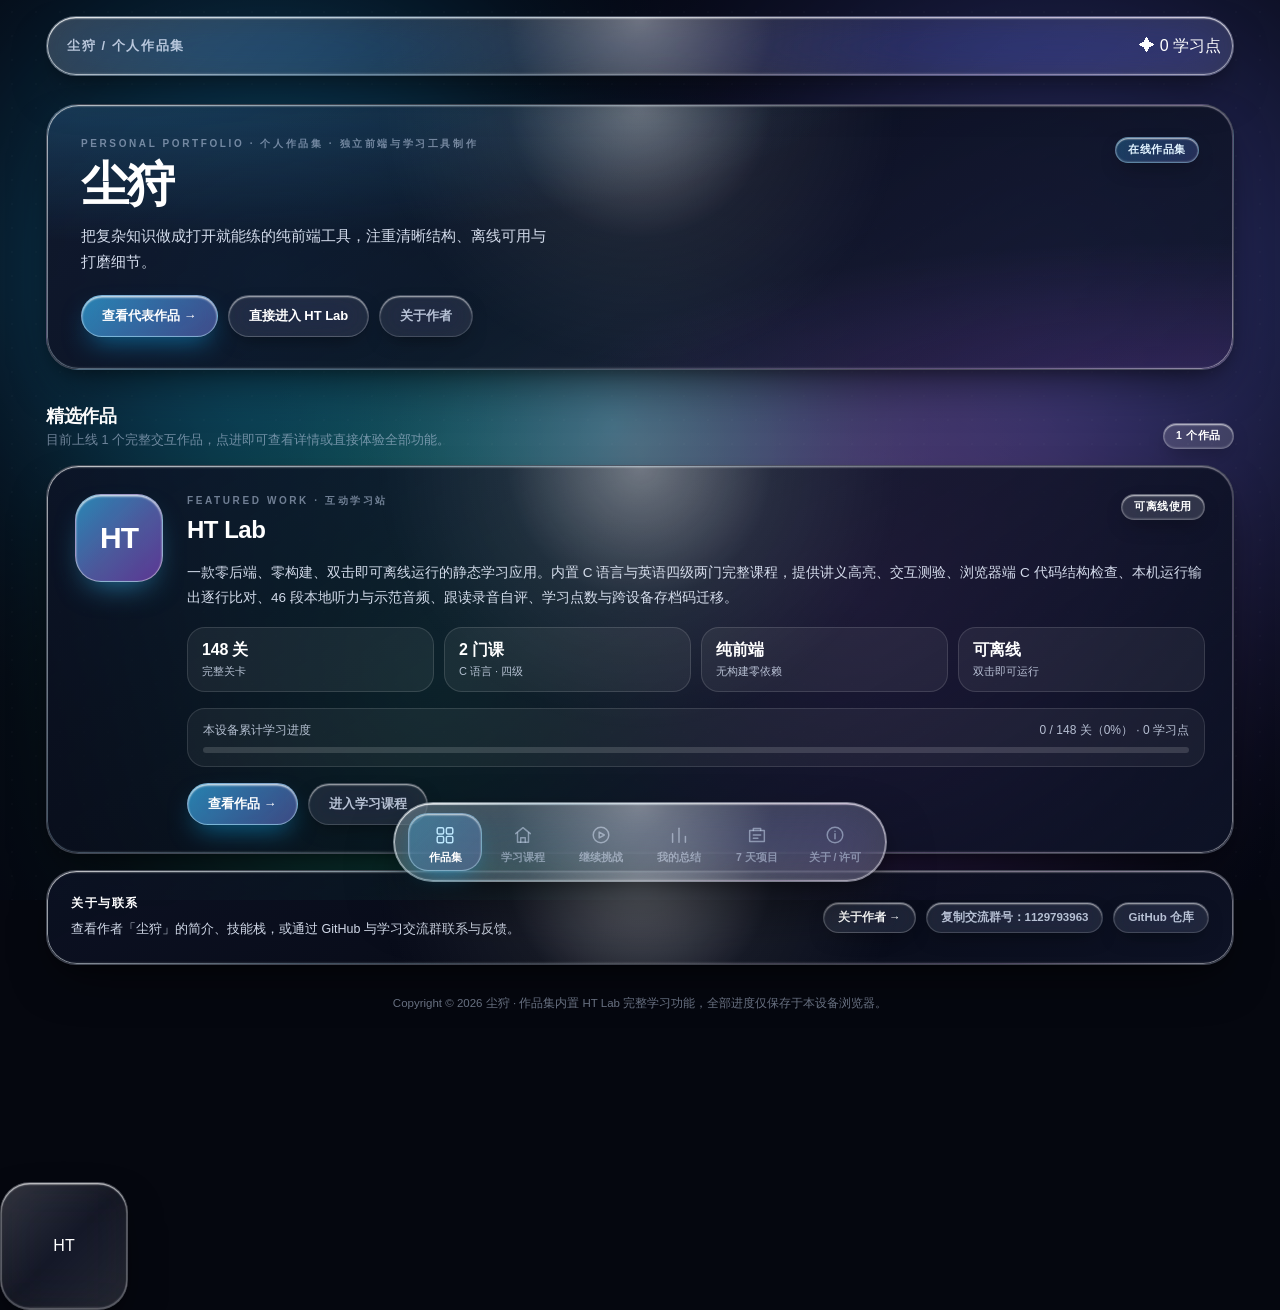
==== index.html @ cb1b7048 "作品集改版：新增个人作品集首页 / 作品详情 / 关于作者（尘狩），HT Lab 作为核心作品并保留完整学习功能；补充作品集样式与文档" ====
<!doctype html>
<html data-sky="noon" lang="zh-CN" data-skin="liquid-glass">
<head>
<meta charset="utf-8">
<meta name="viewport" content="width=device-width, initial-scale=1">
<meta name="theme-color" content="#111a31">
<title>尘狩 · 作品集 / HT Lab</title>
<link rel="icon" type="image/svg+xml" href="./assets/favicon.svg">
<!--
  HT Lab · 静态学习网站入口（纯前端、无构建步骤）
  CSS / JS 已从本文件拆出，目录说明与修改指南见：AGENTS.md、docs/ARCHITECTURE.md
  CSS 与 JS 的加载顺序 = 功能依赖顺序；调整顺序、拆分或合并文件前请先读文档。
-->
<!-- 样式：按编号顺序加载（后面的文件会覆盖前面的规则，顺序有意义） -->
<!-- 全新 UI（唯一界面）：08-liquid-glass.css = 液态玻璃材质；10-ui.css = 界面层（必须最后加载） -->
<link rel="stylesheet" href="./css/08-liquid-glass.css">
<link rel="stylesheet" href="./css/10-ui.css">
</head>
<body class="splash-active">
<div class="splash-screen" id="splash-screen" role="status" aria-label="HT Lab 正在启动">
  <button class="splash-skip" id="splash-skip" type="button">跳过动画 <span aria-hidden="true">↗</span></button>
  <div class="splash-content">
    <div class="splash-logo-stage" aria-hidden="true"><div class="splash-orbit"></div><div class="splash-mark"><span class="splash-code">HT</span></div></div>
  </div>
</div>
<div class="app">
  <aside class="sidebar">
    <div class="brand"><div class="brand-mark"><svg viewBox="0 0 64 64" aria-hidden="true"><defs><linearGradient id="ht-ink" gradientUnits="userSpaceOnUse" x1="30.3129" y1="21.5" x2="30.3129" y2="42.5"><stop offset="0" stop-color="#111a31"/><stop offset="1" stop-color="#2f4bd8"/></linearGradient><filter id="ht-shadow" x="-20%" y="-30%" width="140%" height="170%"><feDropShadow dx="0" dy="2" stdDeviation="1.2" flood-color="#4169a7" flood-opacity=".35"/></filter></defs><text x="30.3129" y="42.5" text-anchor="middle" textLength="42" lengthAdjust="spacingAndGlyphs" font-family="Inter,Segoe UI,Arial,sans-serif" font-size="30" font-weight="800" letter-spacing="-1.6" fill="url(#ht-ink)" stroke="#fff" stroke-width="1.2" stroke-opacity=".85" paint-order="stroke" filter="url(#ht-shadow)">HT</text><path d="M7 17c8-6 15-8 24-8" fill="none" stroke="#fff" stroke-width="2" stroke-linecap="round" opacity=".65"/></svg></div><div><div class="brand-name">HT Lab</div></div></div>
    <div class="nav-label">学习空间</div>
    <nav class="nav">
      <button class="nav-btn active" data-page="home"><span class="nav-icon"><svg viewBox="0 0 24 24" fill="none" stroke="currentColor" stroke-width="1.6" stroke-linecap="round" stroke-linejoin="round"><rect x="3.5" y="4" width="7" height="7" rx="1.6"/><rect x="13.5" y="4" width="7" height="7" rx="1.6"/><rect x="3.5" y="13.5" width="7" height="7" rx="1.6"/><rect x="13.5" y="13.5" width="7" height="7" rx="1.6"/></svg></span><span>作品集</span></button>
      <button class="nav-btn" data-page="courses"><span class="nav-icon"><svg viewBox="0 0 24 24" fill="none" stroke="currentColor" stroke-width="1.6" stroke-linecap="round" stroke-linejoin="round"><path d="M4 10.5 12 4l8 6.5"/><path d="M6 9.5V20h12V9.5"/><path d="M9.5 20v-5h5v5"/></svg></span><span>学习课程</span></button>
      <button class="nav-btn" data-page="practice"><span class="nav-icon"><svg viewBox="0 0 24 24" fill="none" stroke="currentColor" stroke-width="1.6" stroke-linecap="round" stroke-linejoin="round"><circle cx="12" cy="12" r="8.5"/><path d="M10 8.8 15.6 12 10 15.2Z"/></svg></span><span>继续挑战</span></button>
      <button class="nav-btn" data-page="summary"><span class="nav-icon"><svg viewBox="0 0 24 24" fill="none" stroke="currentColor" stroke-width="1.6" stroke-linecap="round" stroke-linejoin="round"><path d="M5 20V10.5"/><path d="M12 20V4.5"/><path d="M19 20v-6.5"/></svg></span><span>我的总结</span></button>
      <button class="nav-btn" data-page="project"><span class="nav-icon"><svg viewBox="0 0 24 24" fill="none" stroke="currentColor" stroke-width="1.6" stroke-linecap="round" stroke-linejoin="round"><path d="M4 7h16v12H4z"/><path d="M8 7V5h8v2"/><path d="M8 12h8"/><path d="M8 15.5h5"/></svg></span><span>7 天项目</span></button>
      <button class="nav-btn" data-page="about"><span class="nav-icon"><svg viewBox="0 0 24 24" fill="none" stroke="currentColor" stroke-width="1.6" stroke-linecap="round" stroke-linejoin="round"><circle cx="12" cy="12" r="8.5"/><path d="M12 10.5v5.5"/><path d="M12 7.8h.01"/></svg></span><span>关于 / 许可</span></button>
    </nav>
    <div class="side-bottom">
      <div class="side-card"><strong>每天前进一步</strong><p>稳稳通关，比一次学很多更重要。</p><button class="btn btn-soft btn-small" data-action="continue">继续学习&nbsp; →</button></div>
      <div class="side-mini">学习进度只保存在此设备<br><button type="button" data-page="about" style="border:0;background:none;color:#8fa0c4;font-size:11px;text-decoration:underline;padding:0;margin-top:4px;cursor:pointer;font-family:inherit">免责声明 · 版权与许可</button></div>
    </div>
  </aside>
  <section class="main">
    <header class="topbar"><div class="top-left"><button class="btn btn-ghost btn-small top-back-btn" id="backPortfolioBtn" type="button" data-page="home" hidden>← 作品集</button><div class="top-title" id="topTitle">尘狩&nbsp; / &nbsp;个人作品集</div></div><div class="top-right"><button class="btn btn-ghost btn-small reset-button" data-action="reset-progress" title="输入密码后清除本设备学习进度">重头开始</button><div class="streak">✦ <span id="xpTop">0</span> 学习点</div></div></header>
    <main class="content" id="view"></main>
  </section>
</div>
<div class="toast" id="toast"></div>
<div class="modal-backdrop" id="resetModal" hidden><section class="reset-dialog" role="dialog" aria-modal="true" aria-labelledby="resetTitle"><div id="resetModalContent"></div></section></div>

<!-- 课程内容数据（content/ 下每个模块一个 JS 文件，先加载数据，再加载应用逻辑） -->
<script src="./content/c/c0-getting-started.js"></script>
<script src="./content/c/c1-control-flow.js"></script>
<script src="./content/c/c2-functions.js"></script>
<script src="./content/c/c3-arrays-strings.js"></script>
<script src="./content/c/c4-pointers-memory.js"></script>
<script src="./content/c/c5-types-ds.js"></script>
<script src="./content/c/c6-file-io.js"></script>
<script src="./content/c/c7-engineering.js"></script>
<script src="./content/c/c8-algorithms.js"></script>
<script src="./content/c/c9-systems.js"></script>
<script src="./content/c/c10-projects.js"></script>
<script src="./content/cet4/m0-foundation.js"></script>
<script src="./content/cet4/m1-listening.js"></script>
<script src="./content/cet4/m3-reading.js"></script>
<script src="./content/cet4/m4-writing.js"></script>
<script src="./content/cet4/m5-translation.js"></script>
<script src="./content/cet4/m2-speaking.js"></script>
<script src="./content/cet4/m6-mock.js"></script>

<!-- 应用逻辑：按编号顺序加载；这些文件共享同一个全局作用域（经典 script，非 ES Module） -->
<script src="./js/01-course-registry.js"></script>
<script src="./js/02-app-core.js"></script>
<script src="./js/03-lesson-format.js"></script>
<script src="./js/04-progress-backup.js"></script>
<script src="./js/05-views.js"></script>
<script src="./js/06-cet4-engine.js"></script>
<script src="./js/07-project-and-summary.js"></script>
<script src="./js/08-c-checker.js"></script>
<script src="./js/09-events.js"></script>
<script src="./js/10-splash.js"></script>

<!-- 液态玻璃引擎：极光画布 + 光标高光 + 点击涟漪（纯视觉，不改业务） -->
<script src="./js/14-liquid-glass.js"></script>
<!-- 高级页面切换动画（View Transitions + 降级动画，纯视觉） -->
<script src="./js/15-ui-motion.js"></script>
</body>
</html>
---- css/08-liquid-glass.css ----
/*!
 * 08-liquid-glass.css — iOS 液态玻璃材质（精简自 ios_liquid_glass_ui_showcase.html）
 * ---------------------------------------------------------------------------
 * 只保留站点实际使用的部分：
 *   · :root 材质参数（模糊 / 饱和 / 玻璃透明度 / 边缘高光 / 光标高光强度）
 *   · #fluid-bg-canvas   深空极光画布（js/14-liquid-glass.js 注入并驱动）
 *   · .optical-grain     光学颗粒
 *   · .liquid-glass      玻璃材质：渐变白底 + 模糊/饱和 + 多层镜面高光
 *                        + 色散描边(::before) + 光标高光(::after)
 *   · .glass-ripple      点击涟漪（js/14-liquid-glass.js 注入）
 * 站点组件映射、文字可读性、Dock/顶栏/弹窗等界面全部在 css/10-ui.css。
 * ---------------------------------------------------------------------------
 */

:root {
  --glass-blur: 28px;
  --glass-saturate: 210%;
  --glass-opacity: 0.11;
  --rim-intensity: 0.65;
  --glare-opacity: 0.38;
  --smooth-easing: cubic-bezier(0.16, 1, 0.3, 1);
}

#fluid-bg-canvas {
  position: fixed;
  inset: 0;
  width: 100vw;
  height: 100vh;
  z-index: 0;
  pointer-events: none;
}

.optical-grain {
  position: fixed;
  inset: 0;
  z-index: 1;
  pointer-events: none;
  opacity: 0.035;
  background-image: radial-gradient(rgba(255,255,255,0.6) 1px, transparent 0);
  background-size: 24px 24px;
}

.liquid-glass {
  position: relative;
  background: linear-gradient(
  135deg,
  rgba(255, 255, 255, calc(var(--glass-opacity) * 1.65)) 0%,
  rgba(255, 255, 255, calc(var(--glass-opacity) * 0.65)) 50%,
  rgba(255, 255, 255, calc(var(--glass-opacity) * 1.1)) 100%
  );
  backdrop-filter: blur(var(--glass-blur)) saturate(var(--glass-saturate)) brightness(1.06);
  -webkit-backdrop-filter: blur(var(--glass-blur)) saturate(var(--glass-saturate)) brightness(1.06);
  border-radius: 30px;
  /* Multi-layered optical specular rim lighting + depth shadow */
  box-shadow:
  /* Deep ambient drop shadow */
  0 24px 54px -12px rgba(0, 0, 0, 0.45),
  0 6px 18px -4px rgba(0, 0, 0, 0.28),
  /* Crisp top-left specular liquid highlight */
  inset 0 1.5px 1.5px 0 rgba(255, 255, 255, var(--rim-intensity)),
  inset 1.5px 0 1.5px 0 rgba(255, 255, 255, calc(var(--rim-intensity) * 0.7)),
  /* Bottom-right internal reflection */
  inset 0 -1.5px 2px 0 rgba(255, 255, 255, calc(var(--rim-intensity) * 0.28)),
  inset -1px 0 2px 0 rgba(255, 255, 255, calc(var(--rim-intensity) * 0.2)),
  /* Inner soft liquid volume glow */
  inset 0 12px 28px -8px rgba(255, 255, 255, calc(var(--rim-intensity) * 0.18));
  border: 1px solid rgba(255, 255, 255, calc(var(--rim-intensity) * 0.32));
  transition:
  transform 0.45s var(--smooth-easing),
  box-shadow 0.45s var(--smooth-easing),
  background 0.35s ease;
  transform-style: preserve-3d;
  overflow: hidden;
}

.liquid-glass::before {
  content: "";
  position: absolute;
  inset: 0;
  border-radius: inherit;
  padding: 1.25px;
  background: linear-gradient(
  140deg,
  rgba(255, 255, 255, calc(var(--rim-intensity) * 0.95)) 0%,
  rgba(170, 225, 255, calc(var(--rim-intensity) * 0.35)) 28%,
  rgba(255, 255, 255, 0.04) 55%,
  rgba(235, 180, 255, calc(var(--rim-intensity) * 0.3)) 82%,
  rgba(255, 255, 255, calc(var(--rim-intensity) * 0.65)) 100%
  );
  -webkit-mask: linear-gradient(#fff 0 0) content-box, linear-gradient(#fff 0 0);
  -webkit-mask-composite: xor;
  mask-composite: exclude;
  pointer-events: none;
  z-index: 3;
}

.liquid-glass::after {
  content: "";
  position: absolute;
  inset: 0;
  border-radius: inherit;
  background: radial-gradient(
  380px circle at var(--mouse-x, 50%) var(--mouse-y, 0%),
  rgba(255, 255, 255, var(--glare-opacity)),
  rgba(255, 255, 255, 0.06) 35%,
  transparent 70%
  );
  pointer-events: none;
  z-index: 2;
  transition: opacity 0.3s ease;
}

.glass-ripple {
  position: absolute;
  border-radius: 50%;
  transform: scale(0);
  background: radial-gradient(circle, rgba(255,255,255,0.65) 0%, rgba(255,255,255,0) 70%);
  pointer-events: none;
  animation: rippleSpread 0.75s cubic-bezier(0.16, 1, 0.3, 1) forwards;
  z-index: 10;
}

@keyframes rippleSpread {
  to {
  transform: scale(3.2);
  opacity: 0;
  }
}

::-webkit-scrollbar {
  width: 0;
  height: 0;
  background: transparent;
}
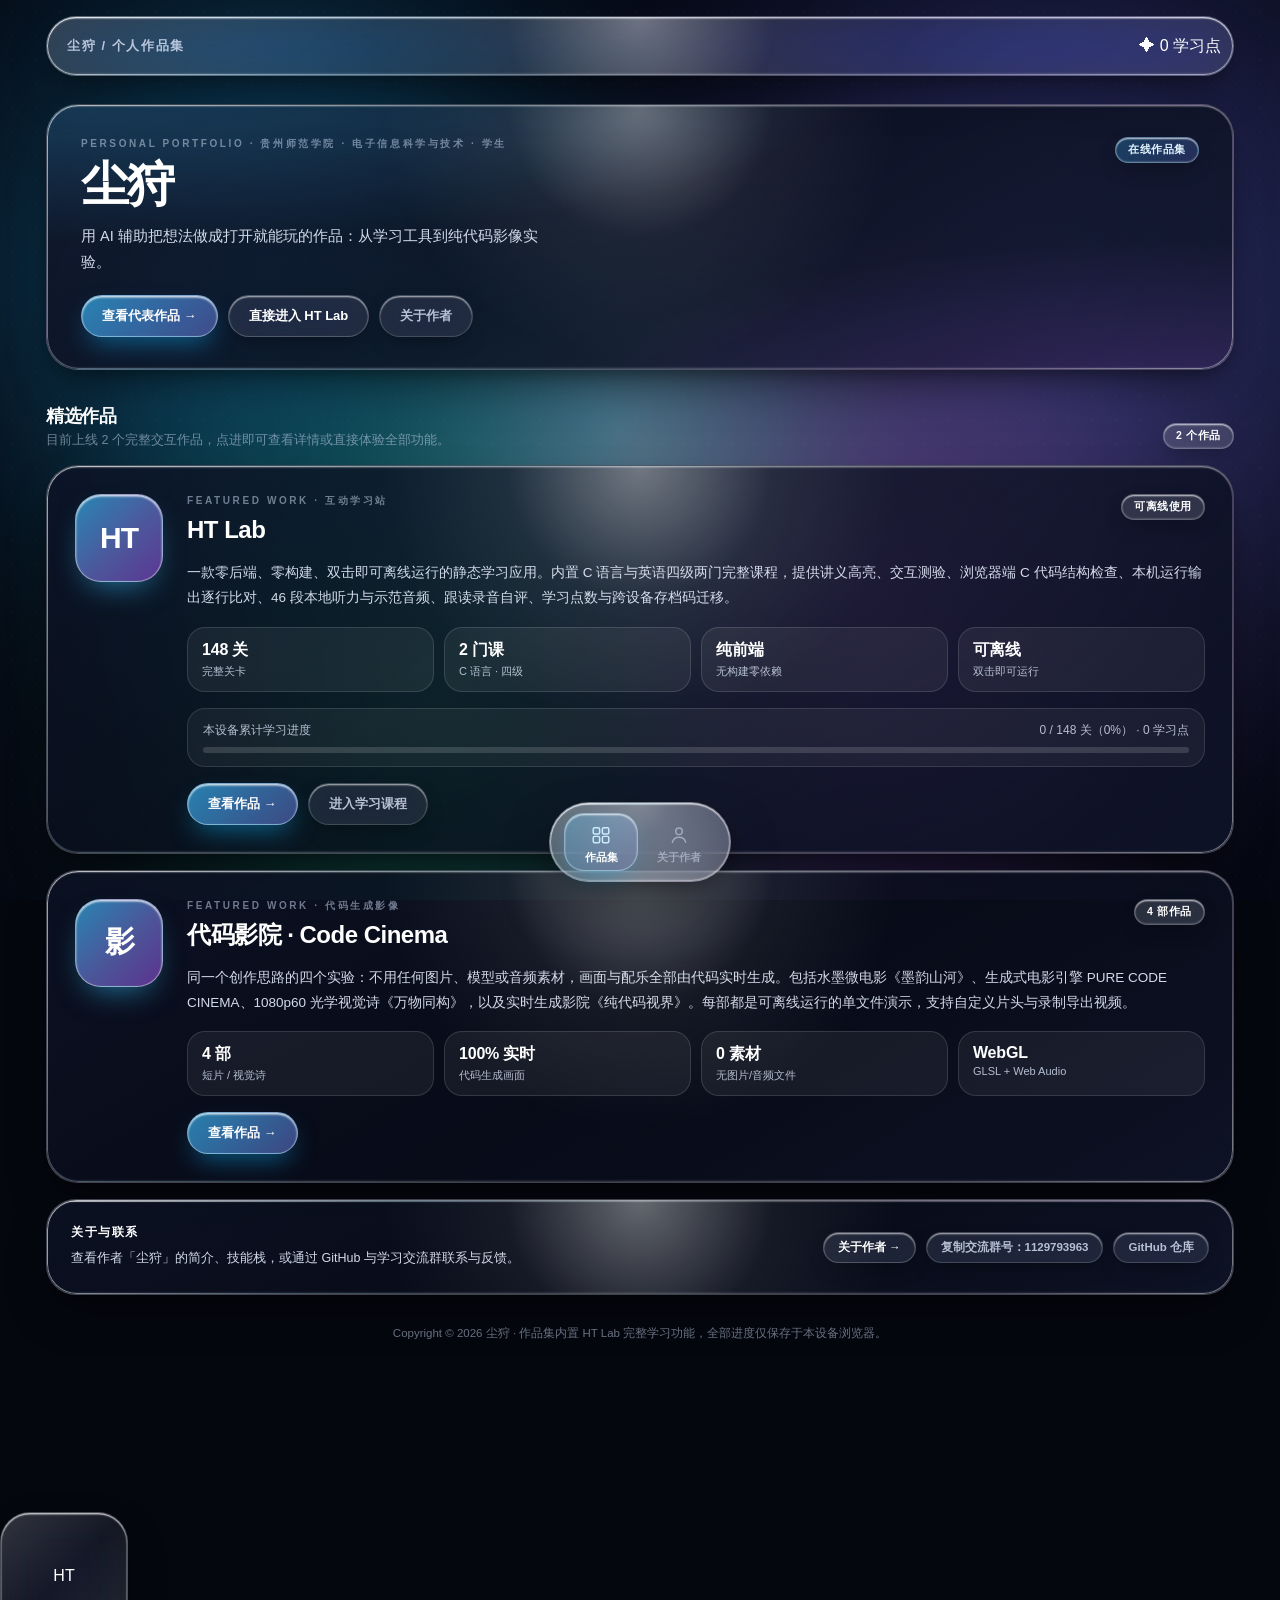
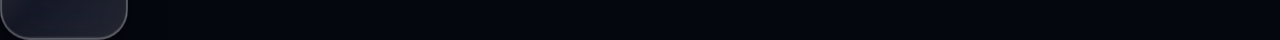
==== commit d23c67f7: "作品站三项更新：播放器支持影院模式（手机竖屏自动横屏铺满，画面完整）；导航分区（作品集只显示作品集/关于作者，进 HT Lab 后显示学习导航）；作者资料更新（贵州师范学院·电子信息科学与技术）" ====
--- a/index.html
+++ b/index.html
@@ -16,7 +16,7 @@
 <link rel="stylesheet" href="./css/08-liquid-glass.css">
 <link rel="stylesheet" href="./css/10-ui.css">
 </head>
-<body class="splash-active">
+<body class="splash-active" data-zone="portfolio">
 <div class="splash-screen" id="splash-screen" role="status" aria-label="HT Lab 正在启动">
   <button class="splash-skip" id="splash-skip" type="button">跳过动画 <span aria-hidden="true">↗</span></button>
   <div class="splash-content">
@@ -34,6 +34,7 @@
       <button class="nav-btn" data-page="summary"><span class="nav-icon"><svg viewBox="0 0 24 24" fill="none" stroke="currentColor" stroke-width="1.6" stroke-linecap="round" stroke-linejoin="round"><path d="M5 20V10.5"/><path d="M12 20V4.5"/><path d="M19 20v-6.5"/></svg></span><span>我的总结</span></button>
       <button class="nav-btn" data-page="project"><span class="nav-icon"><svg viewBox="0 0 24 24" fill="none" stroke="currentColor" stroke-width="1.6" stroke-linecap="round" stroke-linejoin="round"><path d="M4 7h16v12H4z"/><path d="M8 7V5h8v2"/><path d="M8 12h8"/><path d="M8 15.5h5"/></svg></span><span>7 天项目</span></button>
       <button class="nav-btn" data-page="about"><span class="nav-icon"><svg viewBox="0 0 24 24" fill="none" stroke="currentColor" stroke-width="1.6" stroke-linecap="round" stroke-linejoin="round"><circle cx="12" cy="12" r="8.5"/><path d="M12 10.5v5.5"/><path d="M12 7.8h.01"/></svg></span><span>关于 / 许可</span></button>
+      <button class="nav-btn" data-page="author"><span class="nav-icon"><svg viewBox="0 0 24 24" fill="none" stroke="currentColor" stroke-width="1.6" stroke-linecap="round" stroke-linejoin="round"><circle cx="12" cy="8" r="3.6"/><path d="M4.8 20c.7-3.6 3.7-5.6 7.2-5.6s6.5 2 7.2 5.6"/></svg></span><span>关于作者</span></button>
     </nav>
     <div class="side-bottom">
       <div class="side-card"><strong>每天前进一步</strong><p>稳稳通关，比一次学很多更重要。</p><button class="btn btn-soft btn-small" data-action="continue">继续学习&nbsp; →</button></div>
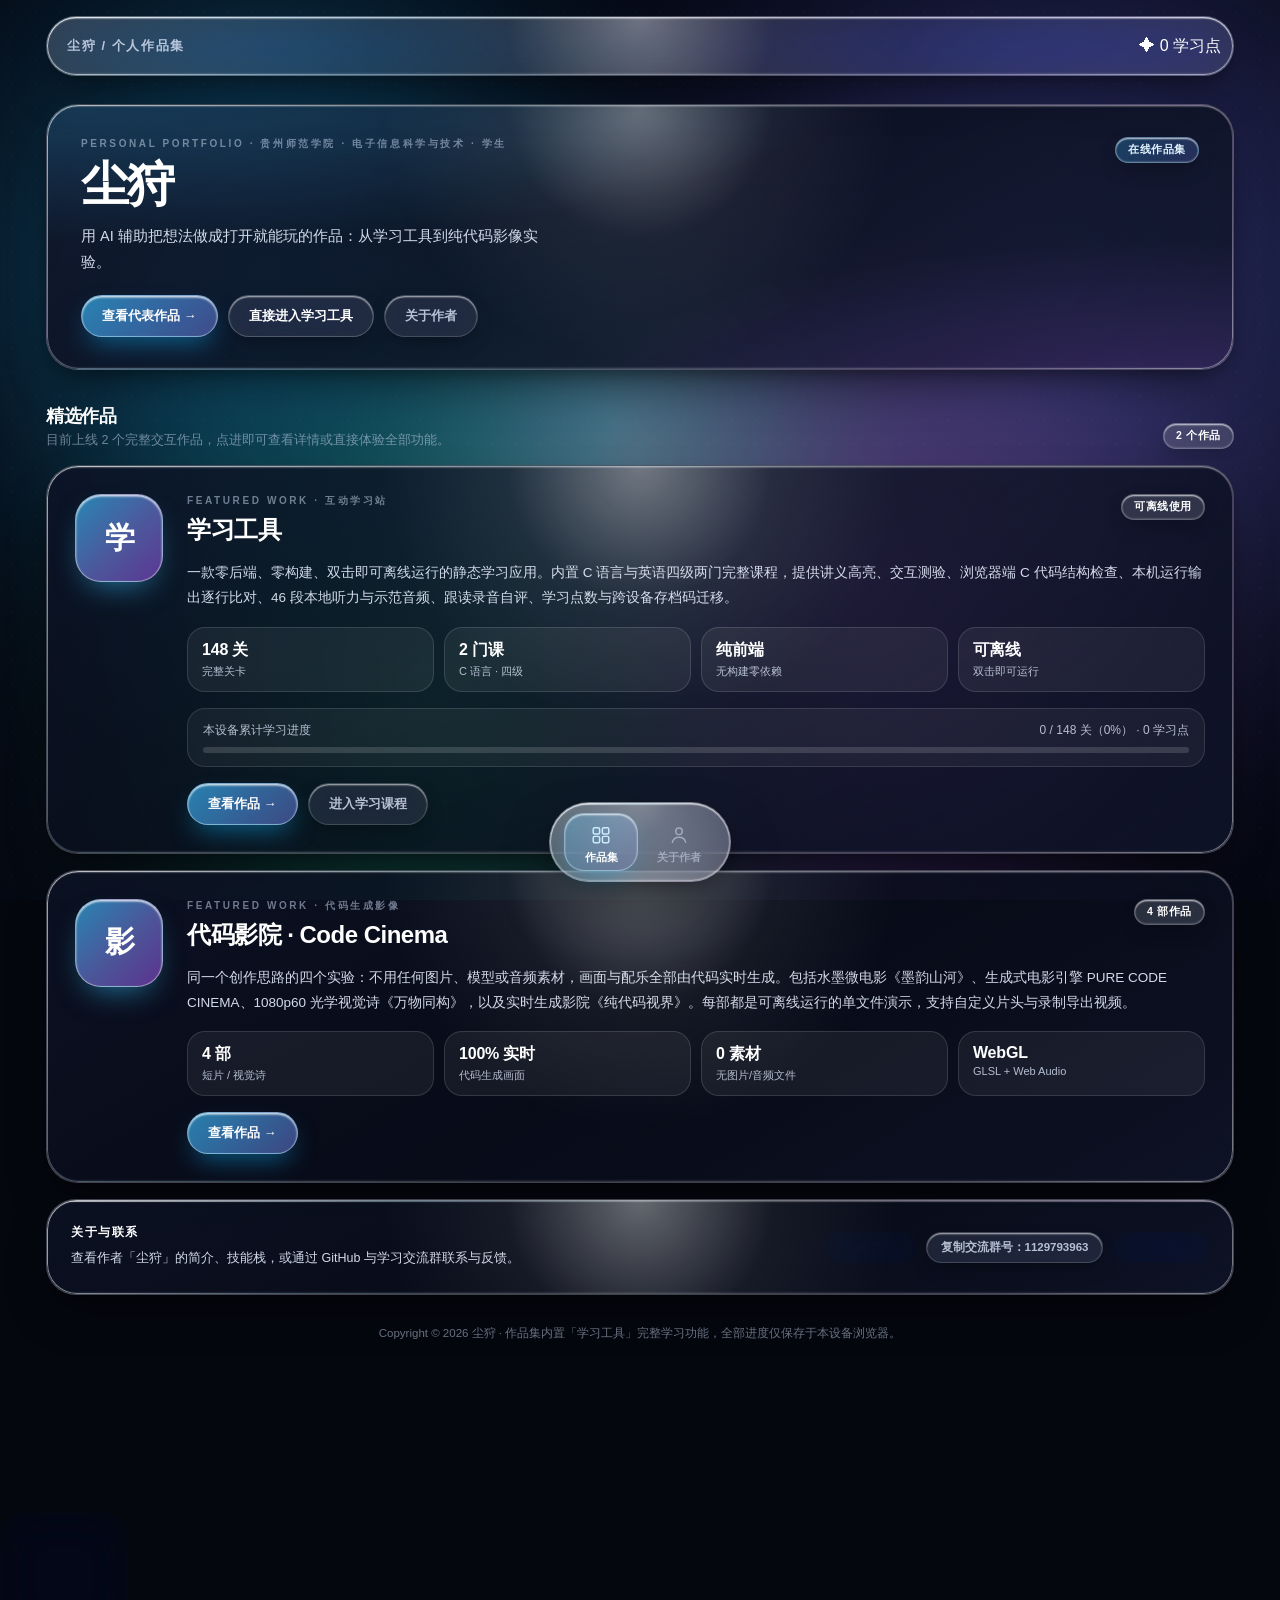
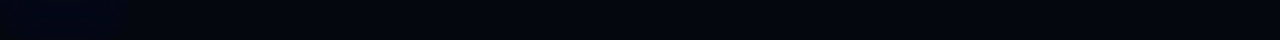
==== commit 1ce1b1d6: "品牌更名学习工具；修复桌面 Dock 被 View Transitions 快照遮挡；播放器默认竖屏并修复第四部竖屏显示；四部作品新增常驻帧数与平均帧率角标" ====
--- a/index.html
+++ b/index.html
@@ -4,10 +4,10 @@
 <meta charset="utf-8">
 <meta name="viewport" content="width=device-width, initial-scale=1">
 <meta name="theme-color" content="#111a31">
-<title>尘狩 · 作品集 / HT Lab</title>
+<title>尘狩 · 作品集 / 学习工具</title>
 <link rel="icon" type="image/svg+xml" href="./assets/favicon.svg">
 <!--
-  HT Lab · 静态学习网站入口（纯前端、无构建步骤）
+  学习工具 · 静态学习网站入口（纯前端、无构建步骤）
   CSS / JS 已从本文件拆出，目录说明与修改指南见：AGENTS.md、docs/ARCHITECTURE.md
   CSS 与 JS 的加载顺序 = 功能依赖顺序；调整顺序、拆分或合并文件前请先读文档。
 -->
@@ -17,15 +17,15 @@
 <link rel="stylesheet" href="./css/10-ui.css">
 </head>
 <body class="splash-active" data-zone="portfolio">
-<div class="splash-screen" id="splash-screen" role="status" aria-label="HT Lab 正在启动">
+<div class="splash-screen" id="splash-screen" role="status" aria-label="学习工具 正在启动">
   <button class="splash-skip" id="splash-skip" type="button">跳过动画 <span aria-hidden="true">↗</span></button>
   <div class="splash-content">
-    <div class="splash-logo-stage" aria-hidden="true"><div class="splash-orbit"></div><div class="splash-mark"><span class="splash-code">HT</span></div></div>
+    <div class="splash-logo-stage" aria-hidden="true"><div class="splash-orbit"></div><div class="splash-mark"><span class="splash-code">学</span></div></div>
   </div>
 </div>
 <div class="app">
   <aside class="sidebar">
-    <div class="brand"><div class="brand-mark"><svg viewBox="0 0 64 64" aria-hidden="true"><defs><linearGradient id="ht-ink" gradientUnits="userSpaceOnUse" x1="30.3129" y1="21.5" x2="30.3129" y2="42.5"><stop offset="0" stop-color="#111a31"/><stop offset="1" stop-color="#2f4bd8"/></linearGradient><filter id="ht-shadow" x="-20%" y="-30%" width="140%" height="170%"><feDropShadow dx="0" dy="2" stdDeviation="1.2" flood-color="#4169a7" flood-opacity=".35"/></filter></defs><text x="30.3129" y="42.5" text-anchor="middle" textLength="42" lengthAdjust="spacingAndGlyphs" font-family="Inter,Segoe UI,Arial,sans-serif" font-size="30" font-weight="800" letter-spacing="-1.6" fill="url(#ht-ink)" stroke="#fff" stroke-width="1.2" stroke-opacity=".85" paint-order="stroke" filter="url(#ht-shadow)">HT</text><path d="M7 17c8-6 15-8 24-8" fill="none" stroke="#fff" stroke-width="2" stroke-linecap="round" opacity=".65"/></svg></div><div><div class="brand-name">HT Lab</div></div></div>
+    <div class="brand"><div class="brand-mark"><svg viewBox="0 0 64 64" aria-hidden="true"><defs><linearGradient id="ht-ink" gradientUnits="userSpaceOnUse" x1="30.3129" y1="21.5" x2="30.3129" y2="42.5"><stop offset="0" stop-color="#111a31"/><stop offset="1" stop-color="#2f4bd8"/></linearGradient><filter id="ht-shadow" x="-20%" y="-30%" width="140%" height="170%"><feDropShadow dx="0" dy="2" stdDeviation="1.2" flood-color="#4169a7" flood-opacity=".35"/></filter></defs><text x="30.3129" y="42.5" text-anchor="middle" textLength="42" lengthAdjust="spacingAndGlyphs" font-family="Inter,Segoe UI,Arial,sans-serif" font-size="30" font-weight="800" letter-spacing="-1.6" fill="url(#ht-ink)" stroke="#fff" stroke-width="1.2" stroke-opacity=".85" paint-order="stroke" filter="url(#ht-shadow)">HT</text><path d="M7 17c8-6 15-8 24-8" fill="none" stroke="#fff" stroke-width="2" stroke-linecap="round" opacity=".65"/></svg></div><div><div class="brand-name">学习工具</div></div></div>
     <div class="nav-label">学习空间</div>
     <nav class="nav">
       <button class="nav-btn active" data-page="home"><span class="nav-icon"><svg viewBox="0 0 24 24" fill="none" stroke="currentColor" stroke-width="1.6" stroke-linecap="round" stroke-linejoin="round"><rect x="3.5" y="4" width="7" height="7" rx="1.6"/><rect x="13.5" y="4" width="7" height="7" rx="1.6"/><rect x="3.5" y="13.5" width="7" height="7" rx="1.6"/><rect x="13.5" y="13.5" width="7" height="7" rx="1.6"/></svg></span><span>作品集</span></button>
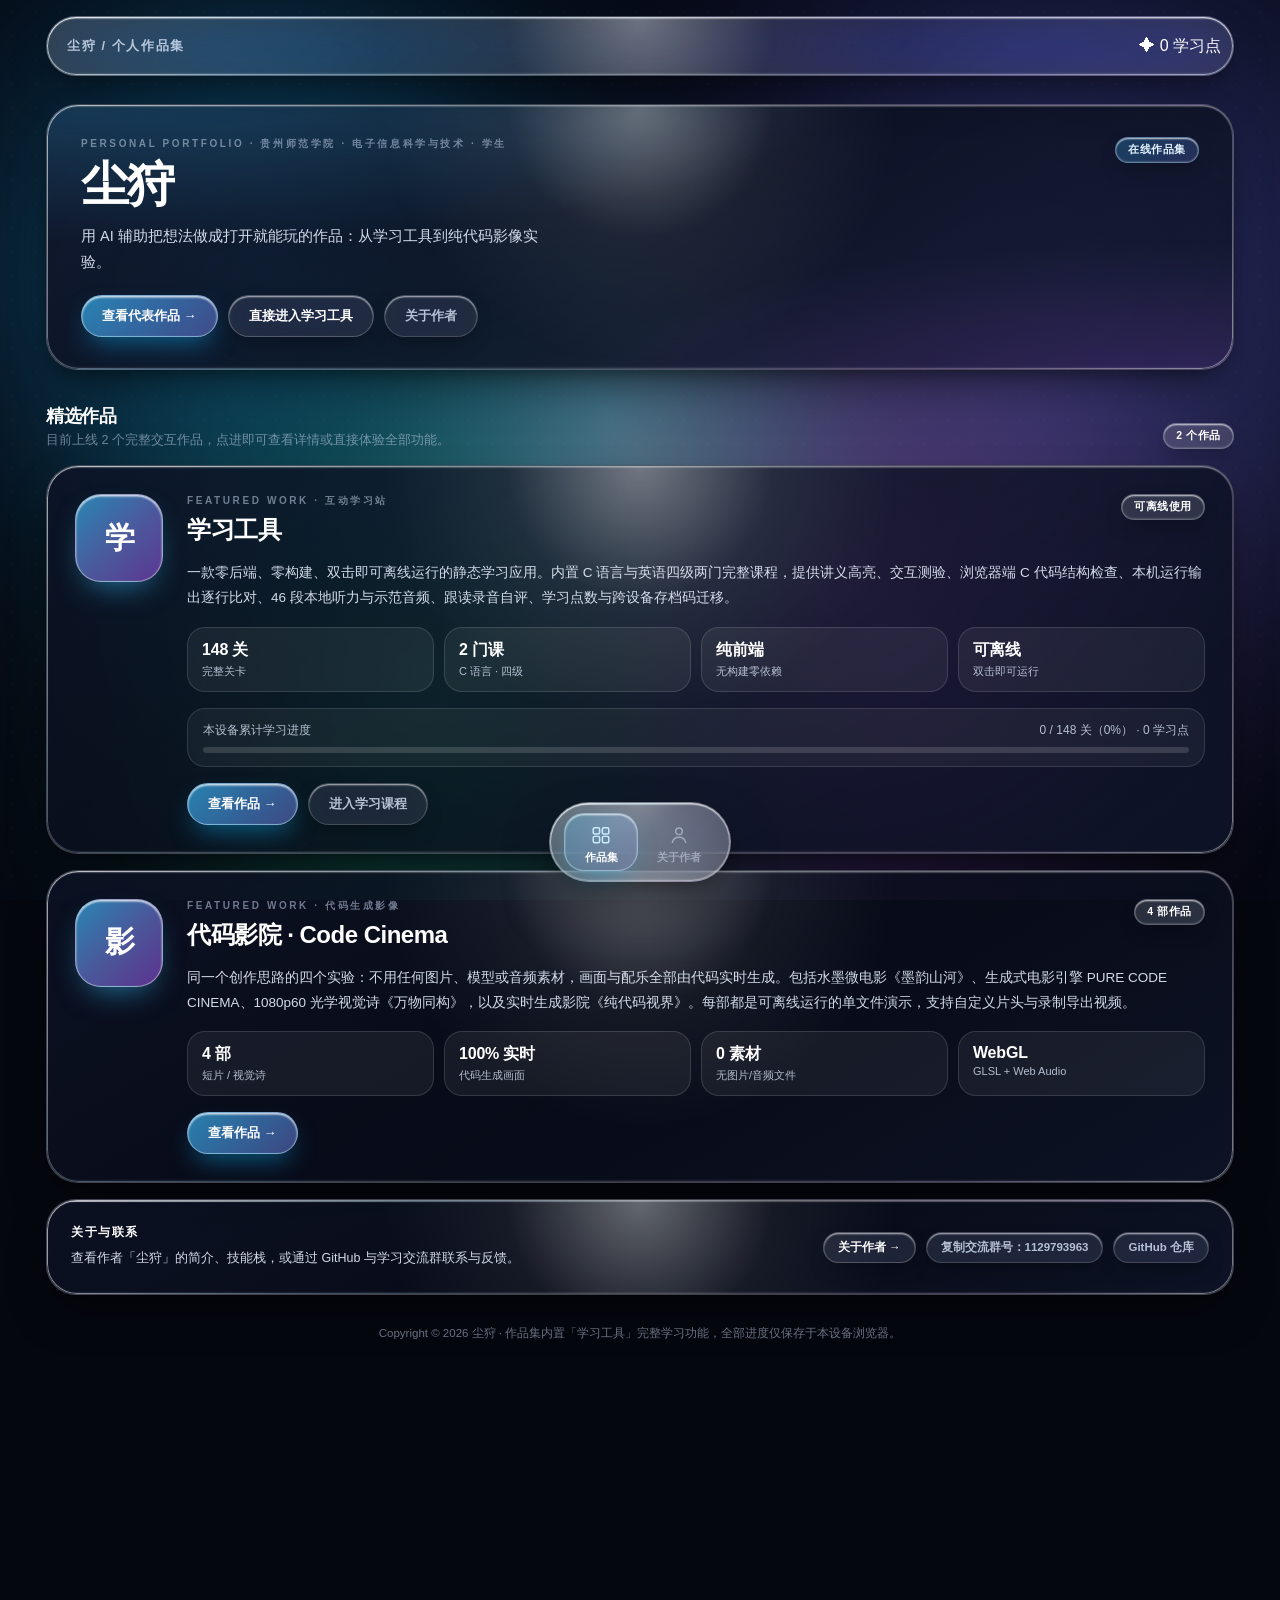
==== commit 9e74a461: "恢复开屏图标与 favicon 为 HT 字标（只保留文字名称改为学习工具）" ====
--- a/index.html
+++ b/index.html
@@ -20,7 +20,7 @@
 <div class="splash-screen" id="splash-screen" role="status" aria-label="学习工具 正在启动">
   <button class="splash-skip" id="splash-skip" type="button">跳过动画 <span aria-hidden="true">↗</span></button>
   <div class="splash-content">
-    <div class="splash-logo-stage" aria-hidden="true"><div class="splash-orbit"></div><div class="splash-mark"><span class="splash-code">学</span></div></div>
+    <div class="splash-logo-stage" aria-hidden="true"><div class="splash-orbit"></div><div class="splash-mark"><span class="splash-code">HT</span></div></div>
   </div>
 </div>
 <div class="app">
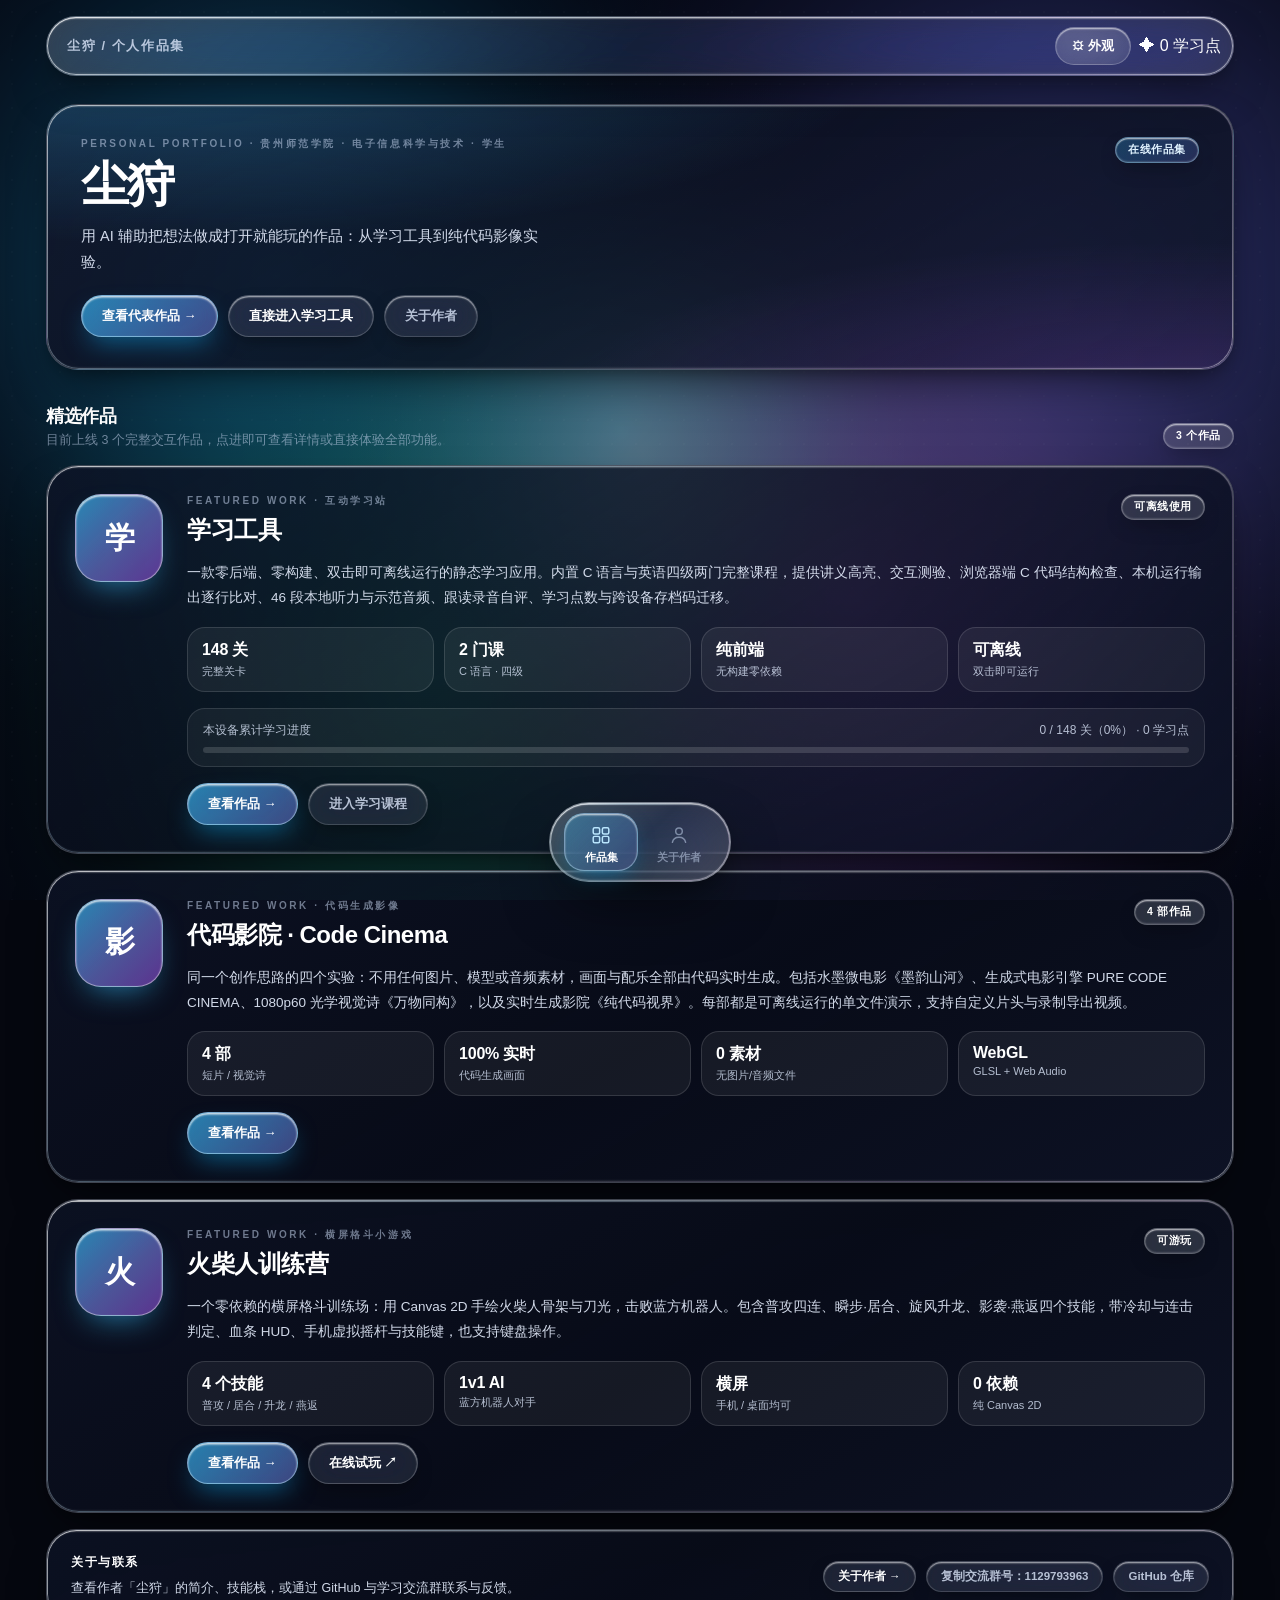
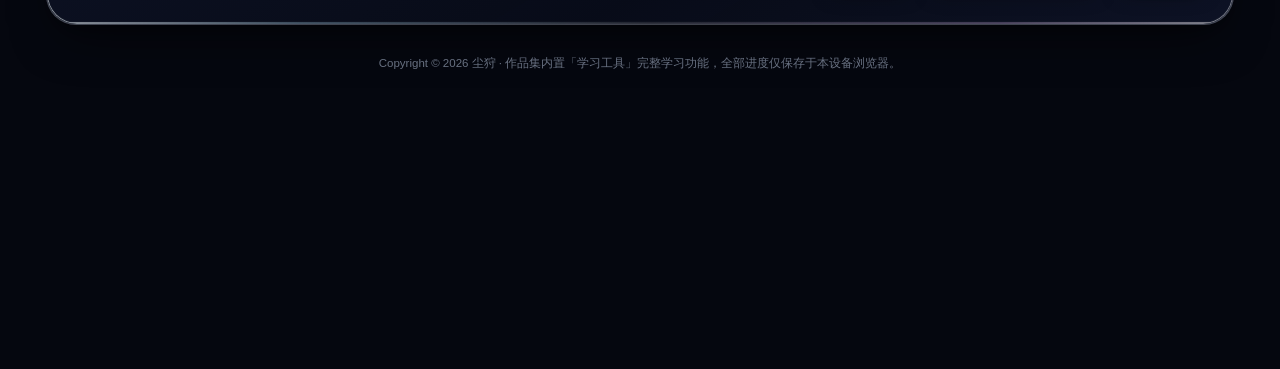
==== commit aaee1c83: "新增作品火柴人训练营；修复鼠标高光残留（移开即淡出）；移动端背景动画提速并可手动开启；新增界面外观调节面板（玻璃模糊/饱和/透明/高光/背景动画，持久化）" ====
--- a/index.html
+++ b/index.html
@@ -42,7 +42,7 @@
     </div>
   </aside>
   <section class="main">
-    <header class="topbar"><div class="top-left"><button class="btn btn-ghost btn-small top-back-btn" id="backPortfolioBtn" type="button" data-page="home" hidden>← 作品集</button><div class="top-title" id="topTitle">尘狩&nbsp; / &nbsp;个人作品集</div></div><div class="top-right"><button class="btn btn-ghost btn-small reset-button" data-action="reset-progress" title="输入密码后清除本设备学习进度">重头开始</button><div class="streak">✦ <span id="xpTop">0</span> 学习点</div></div></header>
+    <header class="topbar"><div class="top-left"><button class="btn btn-ghost btn-small top-back-btn" id="backPortfolioBtn" type="button" data-page="home" hidden>← 作品集</button><div class="top-title" id="topTitle">尘狩&nbsp; / &nbsp;个人作品集</div></div><div class="top-right"><button class="btn btn-ghost btn-small ui-tune-btn" id="uiTuneBtn" type="button" title="界面外观调节">⚙ 外观</button><button class="btn btn-ghost btn-small reset-button" data-action="reset-progress" title="输入密码后清除本设备学习进度">重头开始</button><div class="streak">✦ <span id="xpTop">0</span> 学习点</div></div></header>
     <main class="content" id="view"></main>
   </section>
 </div>
--- a/css/08-liquid-glass.css
+++ b/css/08-liquid-glass.css
@@ -132,3 +132,13 @@
   height: 0;
   background: transparent;
 }
+
+/* 鼠标高光只在悬停时出现：移开卡片立即淡出，不会「停在卡片上」 */
+@media (hover: hover) and (pointer: fine) {
+  .liquid-glass::after {
+    opacity: 0;
+  }
+  .liquid-glass:hover::after {
+    opacity: 1;
+  }
+}
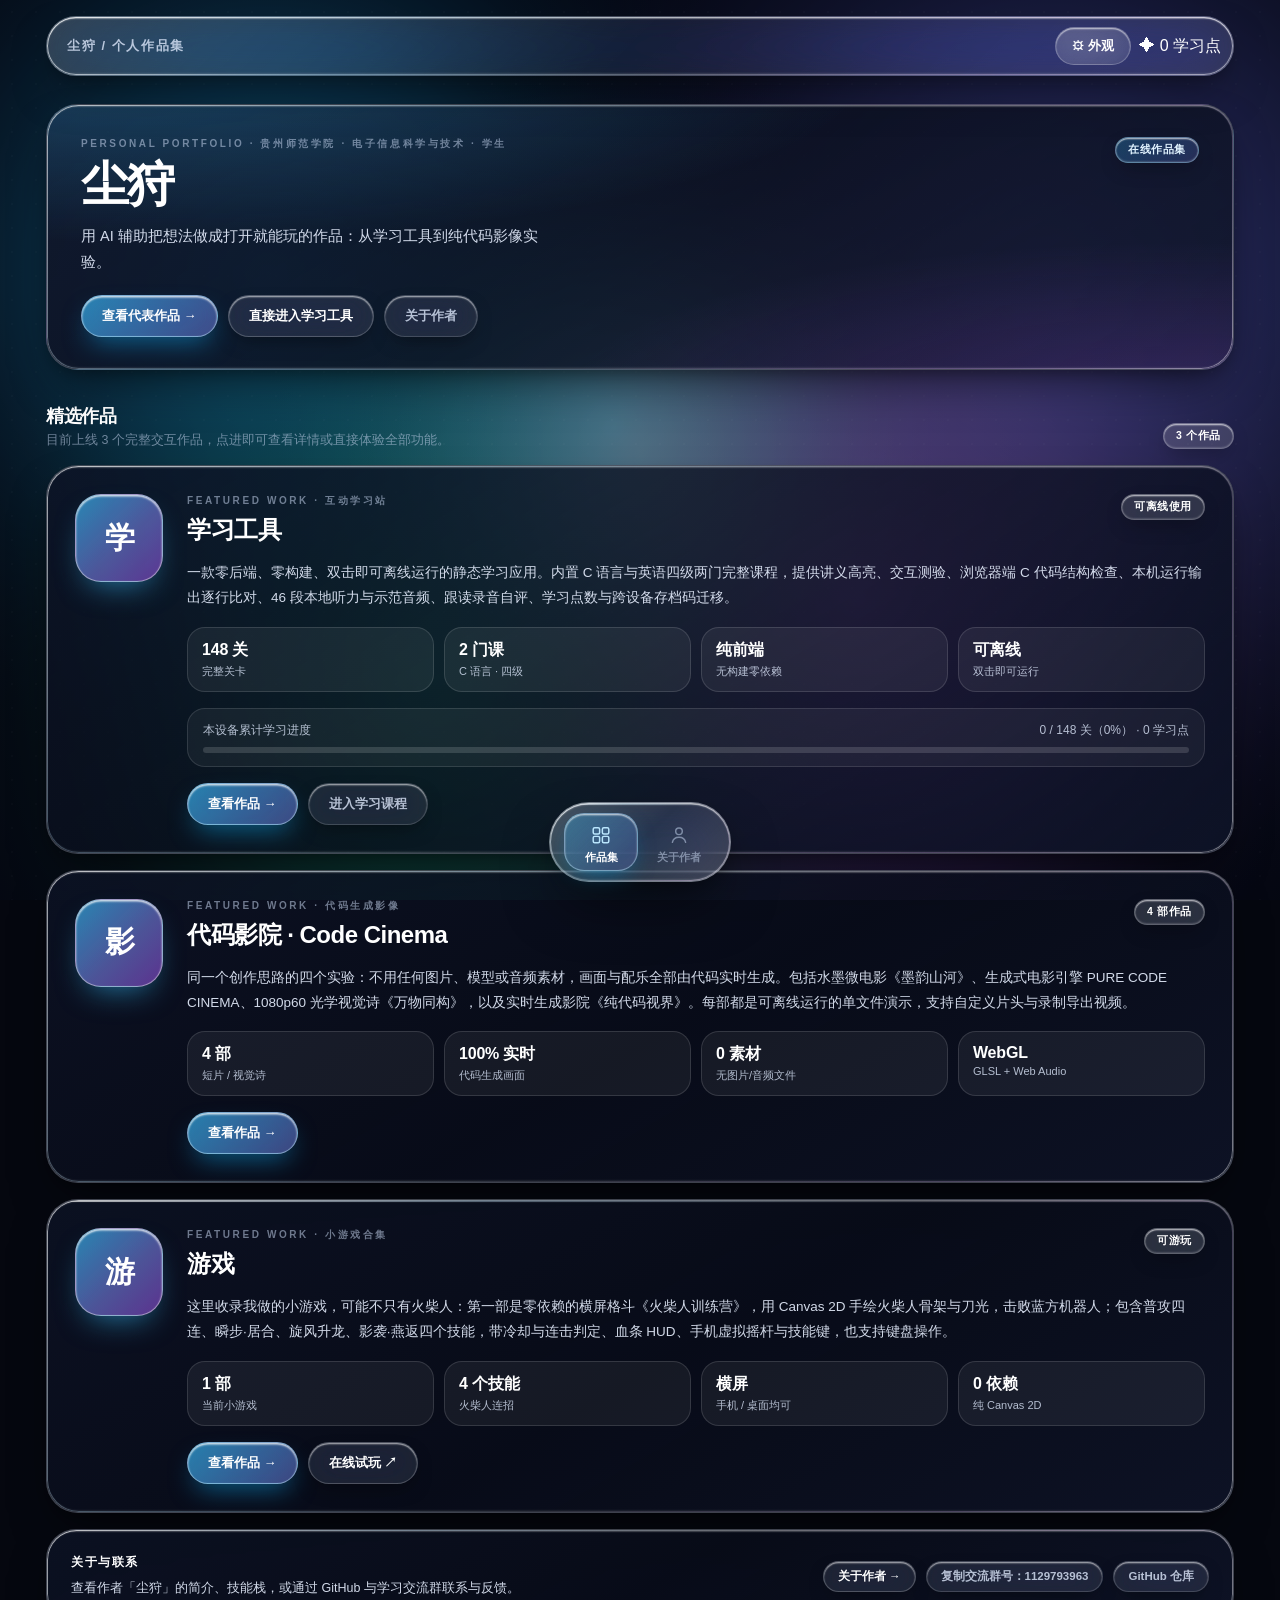
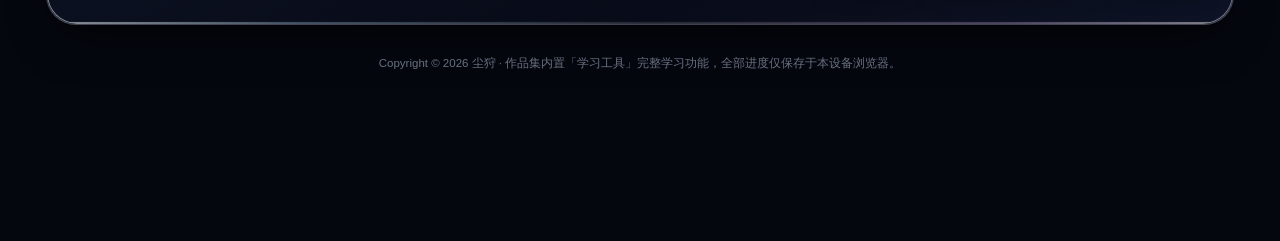
==== commit 24a9a300: "feat(splash): 设计极光棱镜液态玻璃开屏动画，支持外观面板一键切回旧版与重播" ====
--- a/index.html
+++ b/index.html
@@ -6,21 +6,57 @@
 <meta name="theme-color" content="#111a31">
 <title>尘狩 · 作品集 / 学习工具</title>
 <link rel="icon" type="image/svg+xml" href="./assets/favicon.svg">
+<link rel="shortcut icon" href="./assets/ht-lab.ico">
 <!--
   学习工具 · 静态学习网站入口（纯前端、无构建步骤）
   CSS / JS 已从本文件拆出，目录说明与修改指南见：AGENTS.md、docs/ARCHITECTURE.md
   CSS 与 JS 的加载顺序 = 功能依赖顺序；调整顺序、拆分或合并文件前请先读文档。
 -->
 <!-- 样式：按编号顺序加载（后面的文件会覆盖前面的规则，顺序有意义） -->
-<!-- 全新 UI（唯一界面）：08-liquid-glass.css = 液态玻璃材质；10-ui.css = 界面层（必须最后加载） -->
+<!-- 08 = 液态玻璃材质；09 = 独立开屏动画层；10 = 唯一界面层（必须最后加载） -->
 <link rel="stylesheet" href="./css/08-liquid-glass.css">
+<link rel="stylesheet" href="./css/09-splash.css">
 <link rel="stylesheet" href="./css/10-ui.css">
+<noscript><style>body.splash-active{overflow:auto!important}#splash-screen{display:none!important}</style></noscript>
 </head>
 <body class="splash-active" data-zone="portfolio">
-<div class="splash-screen" id="splash-screen" role="status" aria-label="学习工具 正在启动">
-  <button class="splash-skip" id="splash-skip" type="button">跳过动画 <span aria-hidden="true">↗</span></button>
+<div class="splash-screen" id="splash-screen" data-splash-mode="cinema" role="status" aria-label="尘狩作品集与学习工具 正在启动">
+  <canvas class="splash-canvas" aria-hidden="true"></canvas>
+  <div class="splash-grain" aria-hidden="true"></div>
+  <button class="splash-skip" id="splash-skip" type="button">跳过动画 <span class="splash-skip-key" aria-hidden="true">ESC</span><span aria-hidden="true">↗</span></button>
   <div class="splash-content">
-    <div class="splash-logo-stage" aria-hidden="true"><div class="splash-orbit"></div><div class="splash-mark"><span class="splash-code">HT</span></div></div>
+    <div class="splash-logo-stage" aria-hidden="true">
+      <div class="splash-aura"></div>
+      <svg class="splash-rings" viewBox="0 0 220 220">
+        <defs>
+          <linearGradient id="splashRingGradA" x1="0%" y1="0%" x2="100%" y2="100%">
+            <stop offset="0%" stop-color="#38bdf8" stop-opacity="0.95"/>
+            <stop offset="50%" stop-color="#818cf8" stop-opacity="0.5"/>
+            <stop offset="100%" stop-color="#c084fc" stop-opacity="0.9"/>
+          </linearGradient>
+          <linearGradient id="splashRingGradB" x1="100%" y1="0%" x2="0%" y2="100%">
+            <stop offset="0%" stop-color="#bae6fd" stop-opacity="0.9"/>
+            <stop offset="55%" stop-color="#34d399" stop-opacity="0.45"/>
+            <stop offset="100%" stop-color="#a855f7" stop-opacity="0.85"/>
+          </linearGradient>
+        </defs>
+        <circle class="splash-ring-outer" cx="110" cy="110" r="98"/>
+        <circle class="splash-ring-inner" cx="110" cy="110" r="76"/>
+        <g class="splash-orbit-beacon"><circle cx="110" cy="12" r="3.4" fill="#bae6fd"/><circle cx="110" cy="12" r="8" fill="#38bdf8" fill-opacity="0.28"/></g>
+      </svg>
+      <div class="splash-pulse"></div>
+      <div class="splash-mark"><span class="splash-mark-arc"></span><span class="splash-sheen"></span><span class="splash-code">HT</span></div>
+    </div>
+    <div class="splash-brand-block">
+      <div class="splash-eyebrow">CHENSHOU · PORTFOLIO</div>
+      <div class="splash-title"><span>尘狩</span><span class="splash-title-sep" aria-hidden="true"></span><span class="splash-title-sub">学习工具</span></div>
+      <div class="splash-works-row" aria-hidden="true">
+        <span class="splash-pill">学习工具</span>
+        <span class="splash-pill">代码影院</span>
+        <span class="splash-pill">小游戏</span>
+      </div>
+    </div>
+    <div class="splash-bar" aria-hidden="true"><span class="splash-bar-fill"></span></div>
   </div>
 </div>
 <div class="app">
--- a/css/09-splash.css
+++ b/css/09-splash.css
@@ -0,0 +1,675 @@
+/*!
+ * 09-splash.css — 尘狩 · 作品集 / 学习工具 独立开屏动画层
+ * ---------------------------------------------------------------------------
+ * 加载顺序：位于 css/08-liquid-glass.css 之后、css/10-ui.css 之前。
+ * 支持两种模式（由 js/10-splash.js 切换 data-splash-mode，并可在顶栏「⚙ 外观」实时切换/重播）：
+ *   · cinema  新版「极光棱镜」液态玻璃开屏（默认）：深空粒子汇流 + 双轨折射光环 + 液态玻璃 HT 徽章扫光 + 品牌浮现
+ *   · classic 旧版「经典简洁」HT 玻璃徽章开屏：随时可无损切回旧版观感
+ * 约束：
+ *   · 零外部依赖 / 零外链字体，兼容 file:// 与 GitHub Pages
+ *   · 不对主站 .app 内带 backdrop-filter 的卡片做 transform 位移动画（避免重采样闪烁）
+ *   · 完整遵循 prefers-reduced-motion: reduce
+ * ---------------------------------------------------------------------------
+ */
+
+body.splash-active {
+  overflow: hidden;
+}
+
+.splash-screen {
+  position: fixed;
+  inset: 0;
+  z-index: 500;
+  display: grid;
+  place-items: center;
+  overflow: hidden;
+  background:
+    radial-gradient(64% 52% at 24% 22%, rgba(56, 189, 248, 0.2), transparent 66%),
+    radial-gradient(58% 48% at 78% 76%, rgba(168, 85, 247, 0.2), transparent 66%),
+    radial-gradient(44% 40% at 50% 50%, rgba(129, 140, 248, 0.12), transparent 72%),
+    linear-gradient(165deg, #040712 0%, #080f22 52%, #0c152e 100%);
+  user-select: none;
+  -webkit-user-select: none;
+  transition:
+    opacity 0.56s cubic-bezier(0.16, 1, 0.3, 1),
+    visibility 0.56s cubic-bezier(0.16, 1, 0.3, 1);
+}
+
+/* 退出时的光学溶解过渡（避免硬切与闪烁） */
+.splash-screen.is-leaving {
+  opacity: 0 !important;
+  visibility: hidden !important;
+  pointer-events: none !important;
+}
+
+.splash-screen.is-leaving .splash-content {
+  transform: scale(1.055);
+  opacity: 0;
+  filter: blur(8px);
+}
+
+body:not(.splash-active) .splash-screen:not(.is-replaying) {
+  opacity: 0 !important;
+  visibility: hidden !important;
+  pointer-events: none !important;
+}
+
+/* 背景粒子极光画布 & 光学颗粒 */
+.splash-canvas {
+  position: absolute;
+  inset: 0;
+  width: 100%;
+  height: 100%;
+  display: block;
+  pointer-events: none;
+  z-index: 0;
+}
+
+.splash-grain {
+  position: absolute;
+  inset: 0;
+  z-index: 1;
+  pointer-events: none;
+  opacity: 0.045;
+  background-image: radial-gradient(rgba(255, 255, 255, 0.65) 1px, transparent 0);
+  background-size: 22px 22px;
+}
+
+/* 中央舞台 */
+.splash-content {
+  position: relative;
+  z-index: 2;
+  display: flex;
+  flex-direction: column;
+  align-items: center;
+  justify-content: center;
+  gap: 20px;
+  padding: 24px;
+  text-align: center;
+  transition:
+    transform 0.54s cubic-bezier(0.16, 1, 0.3, 1),
+    opacity 0.46s cubic-bezier(0.16, 1, 0.3, 1),
+    filter 0.54s cubic-bezier(0.16, 1, 0.3, 1);
+}
+
+/* ==========================================================================
+ * 新版：极光棱镜开屏（cinema）
+ * ========================================================================== */
+.splash-logo-stage {
+  position: relative;
+  width: 220px;
+  height: 220px;
+  display: grid;
+  place-items: center;
+}
+
+/* 背部极光晕染 */
+.splash-aura {
+  position: absolute;
+  inset: 14px;
+  border-radius: 50%;
+  background: conic-gradient(
+    from 0deg,
+    rgba(56, 189, 248, 0.48),
+    rgba(129, 140, 248, 0.42),
+    rgba(168, 85, 247, 0.45),
+    rgba(52, 211, 153, 0.36),
+    rgba(56, 189, 248, 0.48)
+  );
+  filter: blur(34px);
+  opacity: 0;
+  transform: scale(0.55);
+  pointer-events: none;
+}
+
+.splash-screen.is-ready[data-splash-mode="cinema"] .splash-aura {
+  animation:
+    splashAuraBloom 1.15s cubic-bezier(0.16, 1, 0.3, 1) 0.12s forwards,
+    splashAuraSpin 9s linear 0.2s infinite;
+}
+
+/* 双层几何折射星环（SVG） */
+.splash-rings {
+  position: absolute;
+  inset: 0;
+  width: 100%;
+  height: 100%;
+  overflow: visible;
+  pointer-events: none;
+}
+
+.splash-ring-outer {
+  fill: none;
+  stroke: url(#splashRingGradA);
+  stroke-width: 1.15;
+  stroke-linecap: round;
+  stroke-dasharray: 12 8 42 10 88 12;
+  opacity: 0;
+  transform-origin: 110px 110px;
+}
+
+.splash-ring-inner {
+  fill: none;
+  stroke: url(#splashRingGradB);
+  stroke-width: 1.3;
+  stroke-linecap: round;
+  stroke-dasharray: 460;
+  stroke-dashoffset: 460;
+  opacity: 0;
+  transform-origin: 110px 110px;
+}
+
+.splash-orbit-beacon {
+  transform-origin: 110px 110px;
+  opacity: 0;
+}
+
+.splash-screen.is-ready[data-splash-mode="cinema"] .splash-ring-outer {
+  animation:
+    splashRingOuterIn 1.05s cubic-bezier(0.16, 1, 0.3, 1) 0.14s forwards,
+    splashOrbitCW 18s linear 0.14s infinite;
+}
+
+.splash-screen.is-ready[data-splash-mode="cinema"] .splash-ring-inner {
+  animation:
+    splashRingDraw 1.05s cubic-bezier(0.22, 1, 0.36, 1) 0.22s forwards,
+    splashOrbitCCW 13s linear 0.22s infinite;
+}
+
+.splash-screen.is-ready[data-splash-mode="cinema"] .splash-orbit-beacon {
+  animation:
+    splashFadeIn 0.45s ease 0.4s forwards,
+    splashOrbitCW 4.2s cubic-bezier(0.45, 0.05, 0.55, 0.95) 0.35s infinite;
+}
+
+/* 冲击扩散光环（徽章落位瞬间脉冲） */
+.splash-pulse {
+  position: absolute;
+  width: 116px;
+  height: 116px;
+  border-radius: 32px;
+  border: 1.5px solid rgba(186, 230, 253, 0.65);
+  opacity: 0;
+  pointer-events: none;
+}
+
+.splash-screen.is-ready[data-splash-mode="cinema"] .splash-pulse {
+  animation: splashPulseWave 1.15s cubic-bezier(0.16, 1, 0.3, 1) 0.68s forwards;
+}
+
+/* 液态玻璃 HT 主徽章 */
+.splash-mark {
+  position: relative;
+  display: grid;
+  place-items: center;
+  width: 116px;
+  height: 116px;
+  border-radius: 30px;
+  background: linear-gradient(
+    140deg,
+    rgba(255, 255, 255, 0.24) 0%,
+    rgba(255, 255, 255, 0.08) 48%,
+    rgba(56, 189, 248, 0.16) 100%
+  );
+  backdrop-filter: blur(26px) saturate(210%) brightness(1.08);
+  -webkit-backdrop-filter: blur(26px) saturate(210%) brightness(1.08);
+  border: 1px solid rgba(255, 255, 255, 0.34);
+  box-shadow:
+    0 28px 64px -14px rgba(0, 0, 0, 0.68),
+    0 0 42px -10px rgba(56, 189, 248, 0.45),
+    inset 0 1.8px 2px rgba(255, 255, 255, 0.8),
+    inset 1.4px 0 1.6px rgba(255, 255, 255, 0.55),
+    inset 0 -1.8px 2.4px rgba(168, 85, 247, 0.32);
+  overflow: hidden;
+  opacity: 0;
+  transform: scale(0.74);
+  filter: blur(10px);
+}
+
+/* 色散折射描边 */
+.splash-mark::before {
+  content: "";
+  position: absolute;
+  inset: 0;
+  border-radius: inherit;
+  padding: 1.4px;
+  background: linear-gradient(
+    135deg,
+    rgba(255, 255, 255, 0.95) 0%,
+    rgba(125, 211, 252, 0.6) 28%,
+    rgba(255, 255, 255, 0.08) 55%,
+    rgba(192, 132, 252, 0.55) 82%,
+    rgba(255, 255, 255, 0.78) 100%
+  );
+  -webkit-mask: linear-gradient(#fff 0 0) content-box, linear-gradient(#fff 0 0);
+  -webkit-mask-composite: xor;
+  mask-composite: exclude;
+  pointer-events: none;
+  z-index: 3;
+}
+
+/* 斜向液态镜面扫光 */
+.splash-sheen {
+  position: absolute;
+  top: -35%;
+  left: -90%;
+  width: 72%;
+  height: 170%;
+  background: linear-gradient(
+    105deg,
+    transparent 0%,
+    rgba(255, 255, 255, 0.08) 32%,
+    rgba(255, 255, 255, 0.62) 50%,
+    rgba(186, 230, 253, 0.25) 62%,
+    transparent 100%
+  );
+  transform: skewX(-22deg);
+  pointer-events: none;
+  z-index: 2;
+  opacity: 0;
+}
+
+.splash-screen.is-ready[data-splash-mode="cinema"] .splash-mark {
+  animation: splashMarkEnter 0.86s cubic-bezier(0.16, 1, 0.3, 1) 0.16s forwards;
+}
+
+.splash-screen.is-ready[data-splash-mode="cinema"] .splash-sheen {
+  animation: splashSheenSweep 1.05s cubic-bezier(0.25, 0.8, 0.25, 1) 0.62s forwards;
+}
+
+.splash-code {
+  position: relative;
+  z-index: 1;
+  font-size: 38px;
+  font-weight: 850;
+  letter-spacing: -1.4px;
+  line-height: 1;
+  background: linear-gradient(180deg, #ffffff 0%, #e0f2fe 56%, #93c5fd 100%);
+  -webkit-background-clip: text;
+  background-clip: text;
+  color: transparent;
+  filter: drop-shadow(0 4px 14px rgba(56, 189, 248, 0.45));
+}
+
+/* 顶部反光微弧 */
+.splash-mark-arc {
+  position: absolute;
+  top: 9px;
+  left: 14px;
+  width: 44px;
+  height: 14px;
+  border-top: 2px solid rgba(255, 255, 255, 0.58);
+  border-radius: 50% 50% 0 0 / 100% 100% 0 0;
+  pointer-events: none;
+  z-index: 2;
+  opacity: 0.72;
+}
+
+/* 品牌文字区 */
+.splash-brand-block {
+  display: flex;
+  flex-direction: column;
+  align-items: center;
+  gap: 8px;
+}
+
+.splash-eyebrow {
+  font-size: 10.5px;
+  font-weight: 700;
+  letter-spacing: 3.6px;
+  text-transform: uppercase;
+  color: rgba(186, 230, 253, 0.76);
+  opacity: 0;
+  transform: translateY(10px);
+}
+
+.splash-title {
+  display: inline-flex;
+  align-items: center;
+  gap: 12px;
+  font-size: clamp(22px, 3.2vw, 30px);
+  font-weight: 800;
+  letter-spacing: 2px;
+  color: #ffffff;
+  text-shadow: 0 4px 24px rgba(56, 189, 248, 0.25);
+  opacity: 0;
+  transform: translateY(12px);
+}
+
+.splash-title-sep {
+  width: 1px;
+  height: 18px;
+  background: linear-gradient(180deg, transparent, rgba(255, 255, 255, 0.48), transparent);
+}
+
+.splash-title-sub {
+  font-size: 0.62em;
+  font-weight: 600;
+  letter-spacing: 1.8px;
+  color: rgba(226, 236, 255, 0.86);
+}
+
+.splash-screen.is-ready[data-splash-mode="cinema"] .splash-eyebrow {
+  animation: splashTextRise 0.62s cubic-bezier(0.16, 1, 0.3, 1) 0.54s forwards;
+}
+
+.splash-screen.is-ready[data-splash-mode="cinema"] .splash-title {
+  animation: splashTextRise 0.68s cubic-bezier(0.16, 1, 0.3, 1) 0.68s forwards;
+}
+
+/* 三大作品星标胶囊 */
+.splash-works-row {
+  display: flex;
+  align-items: center;
+  justify-content: center;
+  flex-wrap: wrap;
+  gap: 8px;
+  margin-top: 2px;
+}
+
+.splash-pill {
+  padding: 4px 11px;
+  border-radius: 9999px;
+  font-size: 11px;
+  font-weight: 600;
+  letter-spacing: 0.6px;
+  color: rgba(224, 242, 254, 0.86);
+  background: rgba(255, 255, 255, 0.07);
+  border: 1px solid rgba(255, 255, 255, 0.16);
+  opacity: 0;
+  transform: translateY(8px);
+}
+
+.splash-screen.is-ready[data-splash-mode="cinema"] .splash-pill:nth-child(1) {
+  animation: splashTextRise 0.52s cubic-bezier(0.16, 1, 0.3, 1) 0.86s forwards;
+}
+.splash-screen.is-ready[data-splash-mode="cinema"] .splash-pill:nth-child(2) {
+  animation: splashTextRise 0.52s cubic-bezier(0.16, 1, 0.3, 1) 0.96s forwards;
+}
+.splash-screen.is-ready[data-splash-mode="cinema"] .splash-pill:nth-child(3) {
+  animation: splashTextRise 0.52s cubic-bezier(0.16, 1, 0.3, 1) 1.06s forwards;
+}
+
+/* 极光流光进度细线 */
+.splash-bar {
+  position: relative;
+  width: 148px;
+  height: 2.5px;
+  margin-top: 6px;
+  border-radius: 9999px;
+  background: rgba(255, 255, 255, 0.12);
+  overflow: hidden;
+  opacity: 0;
+}
+
+.splash-bar-fill {
+  display: block;
+  width: 100%;
+  height: 100%;
+  border-radius: inherit;
+  background: linear-gradient(90deg, #38bdf8 0%, #818cf8 55%, #c084fc 100%);
+  box-shadow: 0 0 12px rgba(56, 189, 248, 0.85);
+  transform-origin: left center;
+  transform: scaleX(0);
+}
+
+.splash-screen.is-ready[data-splash-mode="cinema"] .splash-bar {
+  animation: splashFadeIn 0.36s ease 0.36s forwards;
+}
+
+.splash-screen.is-ready[data-splash-mode="cinema"] .splash-bar-fill {
+  animation: splashBarProgress 1.95s cubic-bezier(0.22, 0.9, 0.32, 1) 0.32s forwards;
+}
+
+/* 跳过按钮 */
+.splash-skip {
+  position: fixed;
+  right: 24px;
+  bottom: calc(22px + env(safe-area-inset-bottom, 0px));
+  z-index: 520;
+  display: inline-flex;
+  align-items: center;
+  gap: 6px;
+  padding: 9px 16px;
+  border-radius: 9999px;
+  background: rgba(255, 255, 255, 0.11);
+  backdrop-filter: blur(18px) saturate(180%);
+  -webkit-backdrop-filter: blur(18px) saturate(180%);
+  border: 1px solid rgba(255, 255, 255, 0.24);
+  box-shadow:
+    0 10px 28px -10px rgba(0, 0, 0, 0.55),
+    inset 0 1px 0 rgba(255, 255, 255, 0.42);
+  color: rgba(255, 255, 255, 0.92);
+  font-size: 12px;
+  font-weight: 600;
+  letter-spacing: 0.4px;
+  opacity: 0;
+  transform: translateY(8px);
+  pointer-events: none;
+  transition:
+    opacity 0.35s cubic-bezier(0.16, 1, 0.3, 1),
+    transform 0.35s cubic-bezier(0.16, 1, 0.3, 1),
+    background 0.25s ease,
+    border-color 0.25s ease;
+}
+
+.splash-screen.can-skip .splash-skip {
+  opacity: 1;
+  transform: translateY(0);
+  pointer-events: auto;
+}
+
+.splash-skip:hover {
+  background: rgba(255, 255, 255, 0.2);
+  border-color: rgba(186, 230, 253, 0.55);
+}
+
+.splash-skip:active {
+  transform: scale(0.96);
+}
+
+.splash-skip-key {
+  font-size: 10px;
+  padding: 1px 5px;
+  border-radius: 5px;
+  background: rgba(255, 255, 255, 0.12);
+  color: rgba(226, 236, 255, 0.78);
+  font-weight: 650;
+}
+
+/* ==========================================================================
+ * 旧版：经典简洁开屏（classic，可在「⚙ 外观」或 ?splash=classic 一键切回）
+ * ========================================================================== */
+.splash-screen[data-splash-mode="classic"] .splash-canvas,
+.splash-screen[data-splash-mode="classic"] .splash-grain,
+.splash-screen[data-splash-mode="classic"] .splash-aura,
+.splash-screen[data-splash-mode="classic"] .splash-rings,
+.splash-screen[data-splash-mode="classic"] .splash-pulse,
+.splash-screen[data-splash-mode="classic"] .splash-sheen,
+.splash-screen[data-splash-mode="classic"] .splash-brand-block,
+.splash-screen[data-splash-mode="classic"] .splash-works-row,
+.splash-screen[data-splash-mode="classic"] .splash-bar,
+.splash-screen[data-splash-mode="classic"] .splash-skip-key {
+  display: none !important;
+}
+
+.splash-screen[data-splash-mode="classic"] .splash-logo-stage {
+  width: 156px;
+  height: 156px;
+}
+
+.splash-screen[data-splash-mode="classic"] .splash-mark {
+  width: 128px;
+  height: 128px;
+  opacity: 1;
+  transform: none;
+  filter: none;
+  animation: splashClassicBreath 1.4s cubic-bezier(0.16, 1, 0.3, 1) both;
+}
+
+.splash-screen[data-splash-mode="classic"] .splash-code {
+  font-size: 34px;
+  letter-spacing: 1px;
+}
+
+/* ==========================================================================
+ * 关键帧
+ * ========================================================================== */
+@keyframes splashAuraBloom {
+  0% { opacity: 0; transform: scale(0.5); }
+  100% { opacity: 0.72; transform: scale(1); }
+}
+
+@keyframes splashAuraSpin {
+  from { rotate: 0deg; }
+  to { rotate: 360deg; }
+}
+
+@keyframes splashRingOuterIn {
+  0% { opacity: 0; transform: scale(0.72); }
+  100% { opacity: 0.78; transform: scale(1); }
+}
+
+@keyframes splashRingDraw {
+  0% { opacity: 0.1; stroke-dashoffset: 460; }
+  100% { opacity: 0.92; stroke-dashoffset: 110; }
+}
+
+@keyframes splashOrbitCW {
+  from { rotate: 0deg; }
+  to { rotate: 360deg; }
+}
+
+@keyframes splashOrbitCCW {
+  from { rotate: 0deg; }
+  to { rotate: -360deg; }
+}
+
+@keyframes splashPulseWave {
+  0% { opacity: 0.72; transform: scale(1); }
+  100% { opacity: 0; transform: scale(2.05); }
+}
+
+@keyframes splashMarkEnter {
+  0% { opacity: 0; transform: scale(0.72); filter: blur(12px); }
+  65% { opacity: 1; transform: scale(1.035); filter: blur(0); }
+  100% { opacity: 1; transform: scale(1); filter: blur(0); }
+}
+
+@keyframes splashSheenSweep {
+  0% { left: -95%; opacity: 0; }
+  18% { opacity: 1; }
+  85% { opacity: 0.9; }
+  100% { left: 145%; opacity: 0; }
+}
+
+@keyframes splashTextRise {
+  0% { opacity: 0; transform: translateY(12px); }
+  100% { opacity: 1; transform: translateY(0); }
+}
+
+@keyframes splashFadeIn {
+  from { opacity: 0; }
+  to { opacity: 1; }
+}
+
+@keyframes splashBarProgress {
+  0% { transform: scaleX(0); }
+  100% { transform: scaleX(1); }
+}
+
+@keyframes splashClassicBreath {
+  0% { opacity: 0; transform: scale(0.92); }
+  45% { opacity: 1; transform: scale(1.02); }
+  100% { opacity: 1; transform: scale(1); }
+}
+
+/* ==========================================================================
+ * 移动端与矮屏适配
+ * ========================================================================== */
+@media (max-width: 620px) {
+  .splash-content {
+    gap: 16px;
+    padding: 20px 16px;
+  }
+  .splash-logo-stage {
+    width: 176px;
+    height: 176px;
+  }
+  .splash-mark,
+  .splash-pulse {
+    width: 96px;
+    height: 96px;
+    border-radius: 26px;
+  }
+  .splash-code {
+    font-size: 31px;
+  }
+  .splash-eyebrow {
+    font-size: 9.5px;
+    letter-spacing: 2.8px;
+  }
+  .splash-title {
+    font-size: 22px;
+    gap: 9px;
+  }
+  .splash-pill {
+    font-size: 10.5px;
+    padding: 3px 9px;
+  }
+  .splash-skip {
+    right: 16px;
+    bottom: calc(16px + env(safe-area-inset-bottom, 0px));
+    padding: 8px 14px;
+    font-size: 11.5px;
+  }
+  .splash-skip-key {
+    display: none;
+  }
+}
+
+@media (max-height: 540px) {
+  .splash-content {
+    gap: 10px;
+  }
+  .splash-logo-stage {
+    width: 140px;
+    height: 140px;
+  }
+  .splash-mark,
+  .splash-pulse {
+    width: 80px;
+    height: 80px;
+    border-radius: 22px;
+  }
+  .splash-code {
+    font-size: 26px;
+  }
+  .splash-works-row {
+    display: none;
+  }
+}
+
+/* ==========================================================================
+ * 减弱动效（无障碍）
+ * ========================================================================== */
+@media (prefers-reduced-motion: reduce) {
+  .splash-canvas,
+  .splash-aura,
+  .splash-rings,
+  .splash-pulse,
+  .splash-sheen {
+    display: none !important;
+  }
+  .splash-mark,
+  .splash-eyebrow,
+  .splash-title,
+  .splash-pill,
+  .splash-bar,
+  .splash-bar-fill {
+    opacity: 1 !important;
+    transform: none !important;
+    filter: none !important;
+    animation: none !important;
+  }
+}
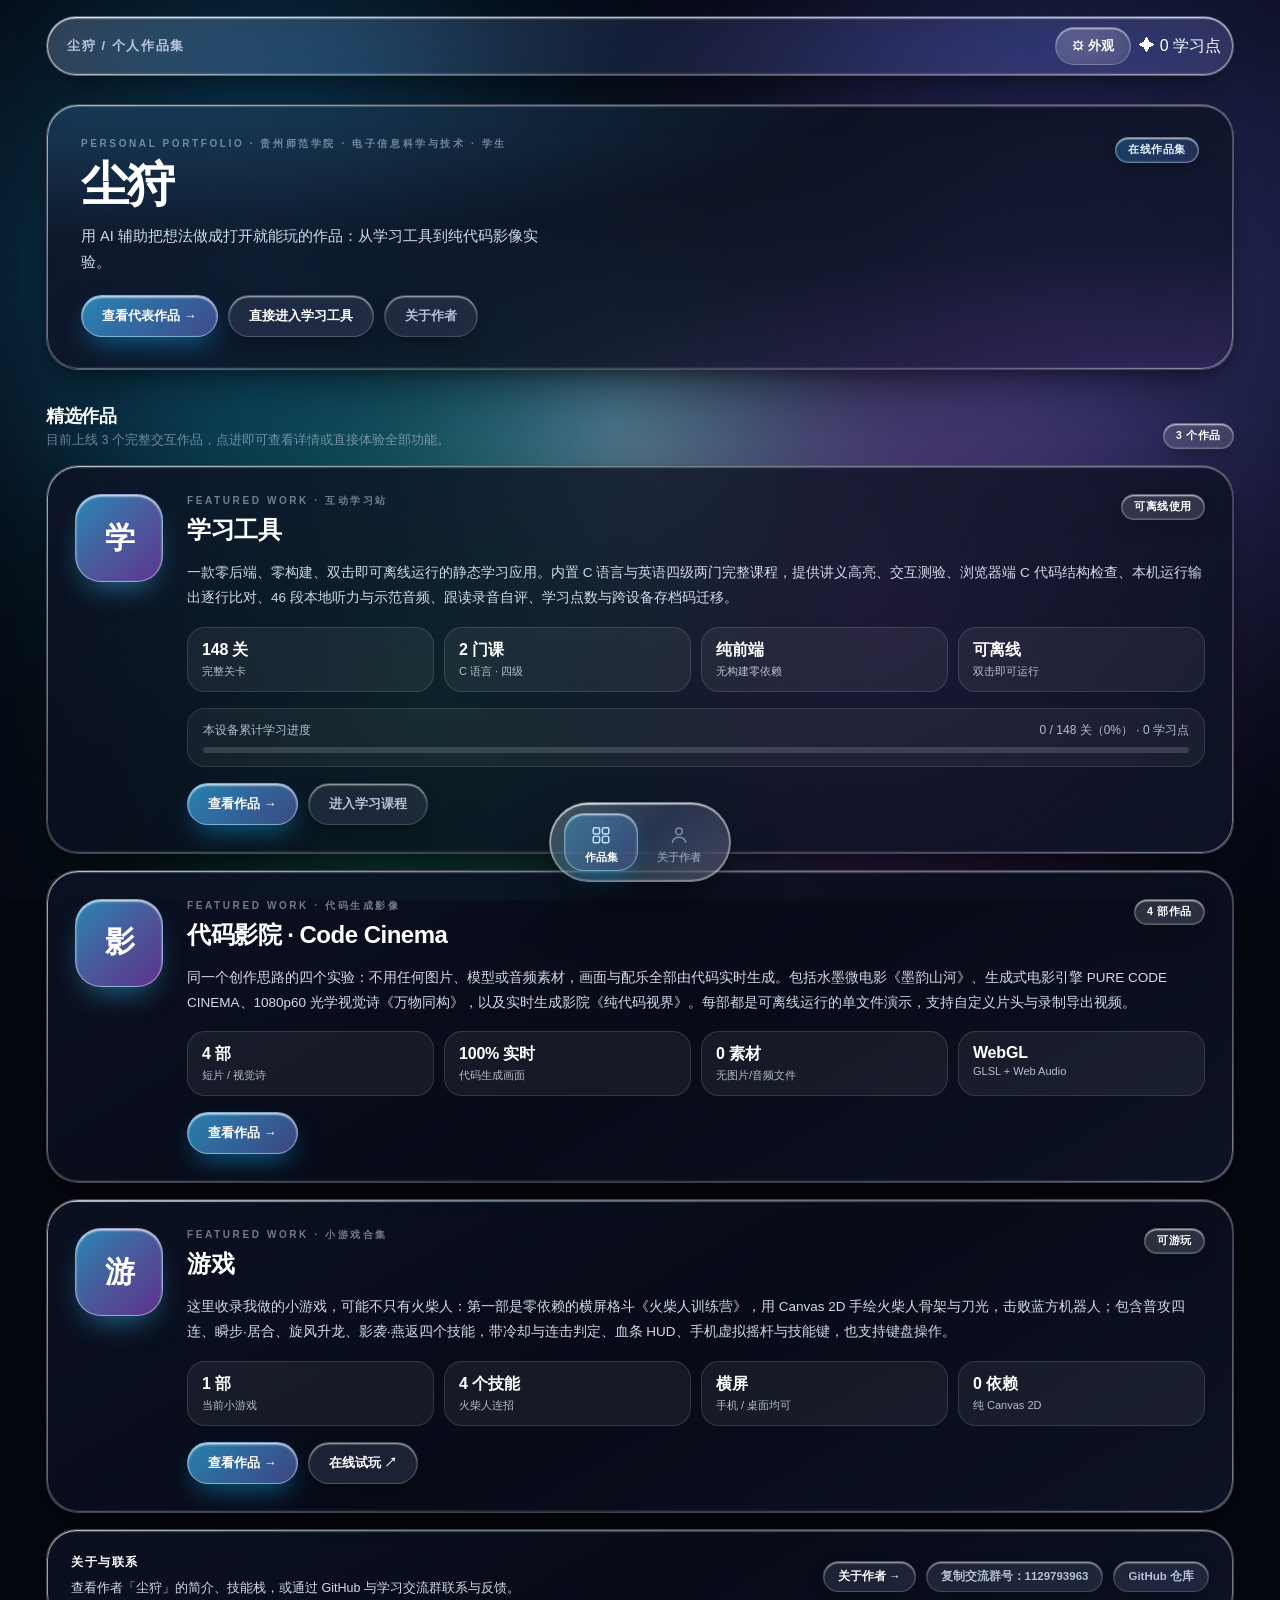
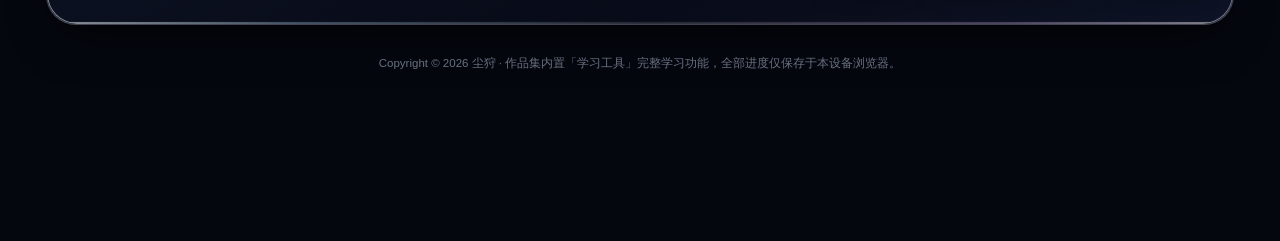
==== commit 018b58a7: "ui(splash): 移除开屏动画下方三个作品胶囊，保持视觉极简" ====
--- a/index.html
+++ b/index.html
@@ -50,11 +50,6 @@
     <div class="splash-brand-block">
       <div class="splash-eyebrow">CHENSHOU · PORTFOLIO</div>
       <div class="splash-title"><span>尘狩</span><span class="splash-title-sep" aria-hidden="true"></span><span class="splash-title-sub">学习工具</span></div>
-      <div class="splash-works-row" aria-hidden="true">
-        <span class="splash-pill">学习工具</span>
-        <span class="splash-pill">代码影院</span>
-        <span class="splash-pill">小游戏</span>
-      </div>
     </div>
     <div class="splash-bar" aria-hidden="true"><span class="splash-bar-fill"></span></div>
   </div>
--- a/css/09-splash.css
+++ b/css/09-splash.css
@@ -357,39 +357,6 @@
   animation: splashTextRise 0.68s cubic-bezier(0.16, 1, 0.3, 1) 0.68s forwards;
 }
 
-/* 三大作品星标胶囊 */
-.splash-works-row {
-  display: flex;
-  align-items: center;
-  justify-content: center;
-  flex-wrap: wrap;
-  gap: 8px;
-  margin-top: 2px;
-}
-
-.splash-pill {
-  padding: 4px 11px;
-  border-radius: 9999px;
-  font-size: 11px;
-  font-weight: 600;
-  letter-spacing: 0.6px;
-  color: rgba(224, 242, 254, 0.86);
-  background: rgba(255, 255, 255, 0.07);
-  border: 1px solid rgba(255, 255, 255, 0.16);
-  opacity: 0;
-  transform: translateY(8px);
-}
-
-.splash-screen.is-ready[data-splash-mode="cinema"] .splash-pill:nth-child(1) {
-  animation: splashTextRise 0.52s cubic-bezier(0.16, 1, 0.3, 1) 0.86s forwards;
-}
-.splash-screen.is-ready[data-splash-mode="cinema"] .splash-pill:nth-child(2) {
-  animation: splashTextRise 0.52s cubic-bezier(0.16, 1, 0.3, 1) 0.96s forwards;
-}
-.splash-screen.is-ready[data-splash-mode="cinema"] .splash-pill:nth-child(3) {
-  animation: splashTextRise 0.52s cubic-bezier(0.16, 1, 0.3, 1) 1.06s forwards;
-}
-
 /* 极光流光进度细线 */
 .splash-bar {
   position: relative;
@@ -487,7 +454,6 @@
 .splash-screen[data-splash-mode="classic"] .splash-pulse,
 .splash-screen[data-splash-mode="classic"] .splash-sheen,
 .splash-screen[data-splash-mode="classic"] .splash-brand-block,
-.splash-screen[data-splash-mode="classic"] .splash-works-row,
 .splash-screen[data-splash-mode="classic"] .splash-bar,
 .splash-screen[data-splash-mode="classic"] .splash-skip-key {
   display: none !important;
@@ -613,10 +579,6 @@
     font-size: 22px;
     gap: 9px;
   }
-  .splash-pill {
-    font-size: 10.5px;
-    padding: 3px 9px;
-  }
   .splash-skip {
     right: 16px;
     bottom: calc(16px + env(safe-area-inset-bottom, 0px));
@@ -644,9 +606,6 @@
   }
   .splash-code {
     font-size: 26px;
-  }
-  .splash-works-row {
-    display: none;
   }
 }
 
@@ -664,7 +623,6 @@
   .splash-mark,
   .splash-eyebrow,
   .splash-title,
-  .splash-pill,
   .splash-bar,
   .splash-bar-fill {
     opacity: 1 !important;
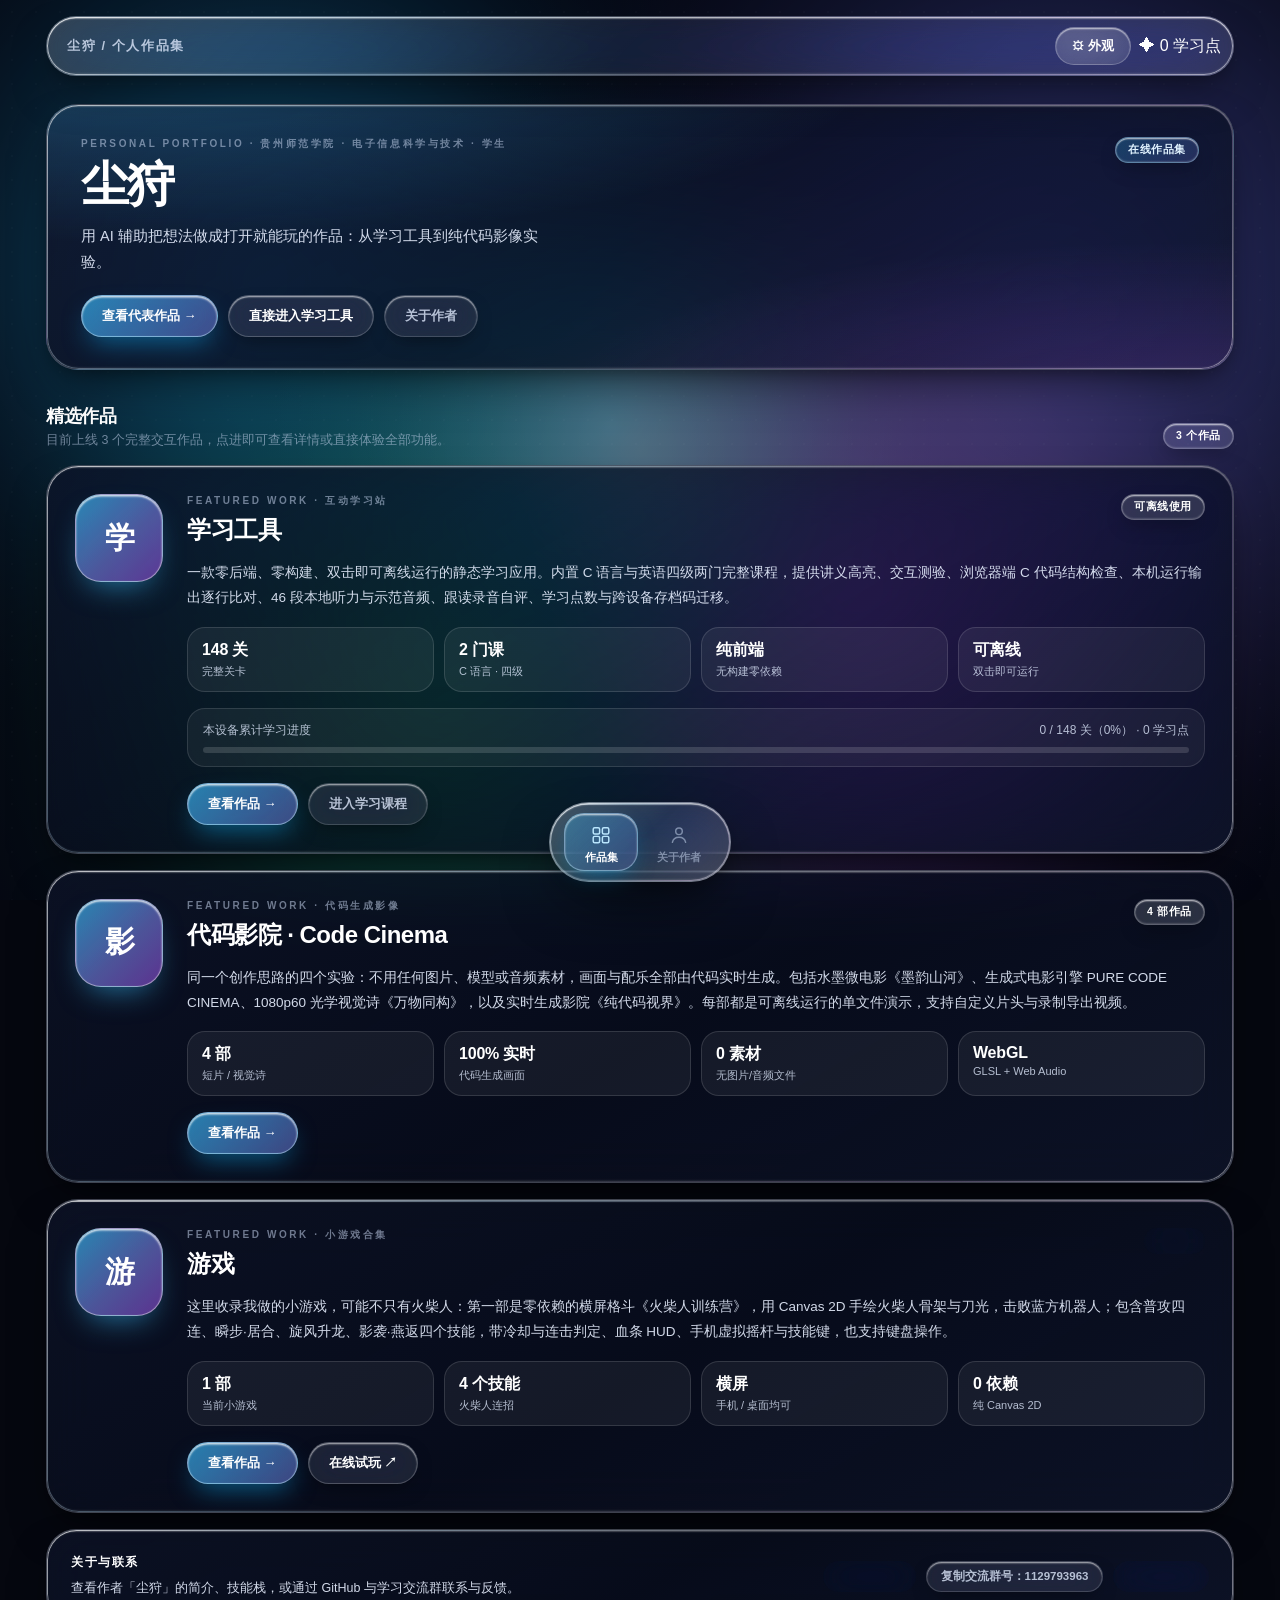
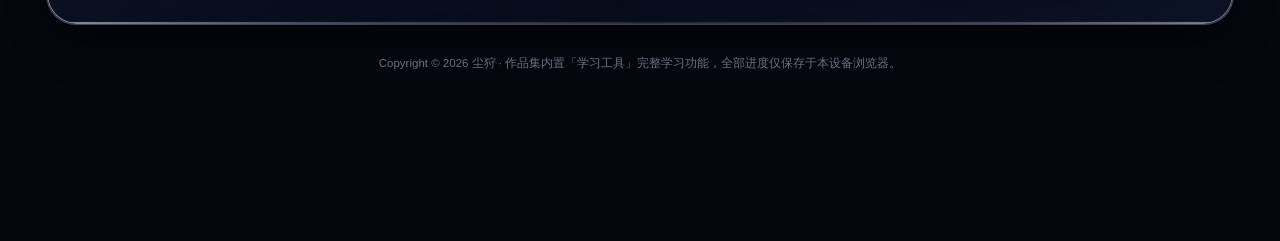
==== commit eeee0a1b: "ui(splash): 升级极光跃迁纯动画极简开屏，并深度去重整理 CSS 与动效脚本" ====
--- a/index.html
+++ b/index.html
@@ -20,39 +20,38 @@
 <noscript><style>body.splash-active{overflow:auto!important}#splash-screen{display:none!important}</style></noscript>
 </head>
 <body class="splash-active" data-zone="portfolio">
-<div class="splash-screen" id="splash-screen" data-splash-mode="cinema" role="status" aria-label="尘狩作品集与学习工具 正在启动">
+<div class="splash-screen" id="splash-screen" data-splash-mode="cinema" role="status" aria-label="正在启动">
   <canvas class="splash-canvas" aria-hidden="true"></canvas>
   <div class="splash-grain" aria-hidden="true"></div>
-  <button class="splash-skip" id="splash-skip" type="button">跳过动画 <span class="splash-skip-key" aria-hidden="true">ESC</span><span aria-hidden="true">↗</span></button>
+  <button class="splash-skip" id="splash-skip" type="button">跳过 <span aria-hidden="true">↗</span></button>
   <div class="splash-content">
     <div class="splash-logo-stage" aria-hidden="true">
       <div class="splash-aura"></div>
-      <svg class="splash-rings" viewBox="0 0 220 220">
+      <div class="splash-flare"></div>
+      <svg class="splash-rings" viewBox="0 0 280 280">
         <defs>
           <linearGradient id="splashRingGradA" x1="0%" y1="0%" x2="100%" y2="100%">
-            <stop offset="0%" stop-color="#38bdf8" stop-opacity="0.95"/>
-            <stop offset="50%" stop-color="#818cf8" stop-opacity="0.5"/>
-            <stop offset="100%" stop-color="#c084fc" stop-opacity="0.9"/>
+            <stop offset="0%" stop-color="#38bdf8" stop-opacity="0.98"/>
+            <stop offset="50%" stop-color="#818cf8" stop-opacity="0.55"/>
+            <stop offset="100%" stop-color="#c084fc" stop-opacity="0.95"/>
           </linearGradient>
           <linearGradient id="splashRingGradB" x1="100%" y1="0%" x2="0%" y2="100%">
-            <stop offset="0%" stop-color="#bae6fd" stop-opacity="0.9"/>
-            <stop offset="55%" stop-color="#34d399" stop-opacity="0.45"/>
-            <stop offset="100%" stop-color="#a855f7" stop-opacity="0.85"/>
+            <stop offset="0%" stop-color="#e0f2fe" stop-opacity="0.95"/>
+            <stop offset="55%" stop-color="#34d399" stop-opacity="0.5"/>
+            <stop offset="100%" stop-color="#a855f7" stop-opacity="0.9"/>
           </linearGradient>
         </defs>
-        <circle class="splash-ring-outer" cx="110" cy="110" r="98"/>
-        <circle class="splash-ring-inner" cx="110" cy="110" r="76"/>
-        <g class="splash-orbit-beacon"><circle cx="110" cy="12" r="3.4" fill="#bae6fd"/><circle cx="110" cy="12" r="8" fill="#38bdf8" fill-opacity="0.28"/></g>
+        <circle class="splash-ring-outer" cx="140" cy="140" r="124"/>
+        <circle class="splash-ring-ticks" cx="140" cy="140" r="106"/>
+        <circle class="splash-ring-inner" cx="140" cy="140" r="90"/>
+        <g class="splash-orbit-beacon"><circle cx="140" cy="16" r="3.6" fill="#e0f2fe"/><circle cx="140" cy="16" r="10" fill="#38bdf8" fill-opacity="0.32"/></g>
       </svg>
       <div class="splash-pulse"></div>
+      <div class="splash-pulse-alt"></div>
       <div class="splash-mark"><span class="splash-mark-arc"></span><span class="splash-sheen"></span><span class="splash-code">HT</span></div>
     </div>
-    <div class="splash-brand-block">
-      <div class="splash-eyebrow">CHENSHOU · PORTFOLIO</div>
-      <div class="splash-title"><span>尘狩</span><span class="splash-title-sep" aria-hidden="true"></span><span class="splash-title-sub">学习工具</span></div>
-    </div>
-    <div class="splash-bar" aria-hidden="true"><span class="splash-bar-fill"></span></div>
   </div>
+  <div class="splash-bar" aria-hidden="true"><span class="splash-bar-fill"></span></div>
 </div>
 <div class="app">
   <aside class="sidebar">
--- a/css/09-splash.css
+++ b/css/09-splash.css
@@ -1,14 +1,10 @@
 /*!
- * 09-splash.css — 尘狩 · 作品集 / 学习工具 独立开屏动画层
+ * 09-splash.css — 尘狩 独立开屏动画层（纯动画极简版）
  * ---------------------------------------------------------------------------
- * 加载顺序：位于 css/08-liquid-glass.css 之后、css/10-ui.css 之前。
- * 支持两种模式（由 js/10-splash.js 切换 data-splash-mode，并可在顶栏「⚙ 外观」实时切换/重播）：
- *   · cinema  新版「极光棱镜」液态玻璃开屏（默认）：深空粒子汇流 + 双轨折射光环 + 液态玻璃 HT 徽章扫光 + 品牌浮现
- *   · classic 旧版「经典简洁」HT 玻璃徽章开屏：随时可无损切回旧版观感
- * 约束：
- *   · 零外部依赖 / 零外链字体，兼容 file:// 与 GitHub Pages
- *   · 不对主站 .app 内带 backdrop-filter 的卡片做 transform 位移动画（避免重采样闪烁）
- *   · 完整遵循 prefers-reduced-motion: reduce
+ * 加载顺序：css/08-liquid-glass.css → css/09-splash.css → css/10-ui.css
+ * 支持模式（通过顶栏「⚙ 外观」或 ?splash=cinema|classic|off 切换）：
+ *   · cinema  「极光跃迁」纯动效开屏（默认）：超空间光流汇聚 + 双色差脉冲冲击波 + 陀螺仪星环 + 液态玻璃 HT 核心扫光
+ *   · classic 「经典简洁」HT 玻璃徽章开屏
  * ---------------------------------------------------------------------------
  */
 
@@ -24,28 +20,26 @@
   place-items: center;
   overflow: hidden;
   background:
-    radial-gradient(64% 52% at 24% 22%, rgba(56, 189, 248, 0.2), transparent 66%),
-    radial-gradient(58% 48% at 78% 76%, rgba(168, 85, 247, 0.2), transparent 66%),
-    radial-gradient(44% 40% at 50% 50%, rgba(129, 140, 248, 0.12), transparent 72%),
-    linear-gradient(165deg, #040712 0%, #080f22 52%, #0c152e 100%);
+    radial-gradient(56% 48% at 24% 24%, rgba(56, 189, 248, 0.16), transparent 68%),
+    radial-gradient(52% 46% at 78% 76%, rgba(168, 85, 247, 0.18), transparent 68%),
+    linear-gradient(165deg, #030610 0%, #070d1f 52%, #0a132a 100%);
   user-select: none;
   -webkit-user-select: none;
   transition:
-    opacity 0.56s cubic-bezier(0.16, 1, 0.3, 1),
-    visibility 0.56s cubic-bezier(0.16, 1, 0.3, 1);
-}
-
-/* 退出时的光学溶解过渡（避免硬切与闪烁） */
+    opacity 0.52s cubic-bezier(0.16, 1, 0.3, 1),
+    visibility 0.52s cubic-bezier(0.16, 1, 0.3, 1);
+}
+
 .splash-screen.is-leaving {
   opacity: 0 !important;
   visibility: hidden !important;
   pointer-events: none !important;
 }
 
-.splash-screen.is-leaving .splash-content {
-  transform: scale(1.055);
-  opacity: 0;
-  filter: blur(8px);
+.splash-screen.is-leaving .splash-logo-stage {
+  transform: scale(1.22);
+  opacity: 0;
+  filter: blur(12px);
 }
 
 body:not(.splash-active) .splash-screen:not(.is-replaying) {
@@ -54,7 +48,7 @@
   pointer-events: none !important;
 }
 
-/* 背景粒子极光画布 & 光学颗粒 */
+/* 全屏粒子与光流画布 */
 .splash-canvas {
   position: absolute;
   inset: 0;
@@ -65,70 +59,118 @@
   z-index: 0;
 }
 
+/* 光学微颗粒纹理 */
 .splash-grain {
   position: absolute;
   inset: 0;
   z-index: 1;
   pointer-events: none;
-  opacity: 0.045;
-  background-image: radial-gradient(rgba(255, 255, 255, 0.65) 1px, transparent 0);
-  background-size: 22px 22px;
-}
-
-/* 中央舞台 */
+  opacity: 0.04;
+  background-image: radial-gradient(rgba(255, 255, 255, 0.7) 1px, transparent 0);
+  background-size: 20px 20px;
+}
+
+/* 中央视觉核心 */
 .splash-content {
   position: relative;
   z-index: 2;
-  display: flex;
-  flex-direction: column;
-  align-items: center;
-  justify-content: center;
-  gap: 20px;
-  padding: 24px;
-  text-align: center;
-  transition:
-    transform 0.54s cubic-bezier(0.16, 1, 0.3, 1),
-    opacity 0.46s cubic-bezier(0.16, 1, 0.3, 1),
-    filter 0.54s cubic-bezier(0.16, 1, 0.3, 1);
-}
-
-/* ==========================================================================
- * 新版：极光棱镜开屏（cinema）
- * ========================================================================== */
+  display: grid;
+  place-items: center;
+}
+
 .splash-logo-stage {
   position: relative;
-  width: 220px;
-  height: 220px;
+  width: 280px;
+  height: 280px;
   display: grid;
   place-items: center;
-}
-
-/* 背部极光晕染 */
+  transition:
+    transform 0.52s cubic-bezier(0.16, 1, 0.3, 1),
+    opacity 0.44s cubic-bezier(0.16, 1, 0.3, 1),
+    filter 0.52s cubic-bezier(0.16, 1, 0.3, 1);
+}
+
+/* 旋转棱镜光晕 */
 .splash-aura {
   position: absolute;
-  inset: 14px;
+  inset: 22px;
   border-radius: 50%;
   background: conic-gradient(
     from 0deg,
-    rgba(56, 189, 248, 0.48),
-    rgba(129, 140, 248, 0.42),
-    rgba(168, 85, 247, 0.45),
-    rgba(52, 211, 153, 0.36),
-    rgba(56, 189, 248, 0.48)
+    rgba(56, 189, 248, 0.62),
+    rgba(129, 140, 248, 0.45),
+    rgba(168, 85, 247, 0.58),
+    rgba(52, 211, 153, 0.42),
+    rgba(56, 189, 248, 0.62)
   );
-  filter: blur(34px);
-  opacity: 0;
-  transform: scale(0.55);
+  filter: blur(40px);
+  opacity: 0;
+  transform: scale(0.35);
   pointer-events: none;
 }
 
 .splash-screen.is-ready[data-splash-mode="cinema"] .splash-aura {
   animation:
-    splashAuraBloom 1.15s cubic-bezier(0.16, 1, 0.3, 1) 0.12s forwards,
-    splashAuraSpin 9s linear 0.2s infinite;
-}
-
-/* 双层几何折射星环（SVG） */
+    splashAuraIgnite 0.9s cubic-bezier(0.16, 1, 0.3, 1) 0.36s forwards,
+    splashSpinCW 7s linear 0.36s infinite;
+}
+
+/* 水平激光切光（核心点亮瞬间） */
+.splash-flare {
+  position: absolute;
+  width: 520px;
+  height: 2px;
+  border-radius: 999px;
+  background: linear-gradient(
+    90deg,
+    transparent 0%,
+    rgba(56, 189, 248, 0.25) 22%,
+    rgba(224, 242, 254, 0.98) 50%,
+    rgba(168, 85, 247, 0.25) 78%,
+    transparent 100%
+  );
+  box-shadow:
+    0 0 18px 2px rgba(56, 189, 248, 0.72),
+    0 0 40px 4px rgba(129, 140, 248, 0.38);
+  opacity: 0;
+  transform: scaleX(0.08);
+  pointer-events: none;
+}
+
+.splash-screen.is-ready[data-splash-mode="cinema"] .splash-flare {
+  animation: splashFlareSlice 0.78s cubic-bezier(0.16, 1, 0.3, 1) 0.42s forwards;
+}
+
+/* 双色差冲击波环 */
+.splash-pulse,
+.splash-pulse-alt {
+  position: absolute;
+  width: 122px;
+  height: 122px;
+  border-radius: 34px;
+  opacity: 0;
+  pointer-events: none;
+}
+
+.splash-pulse {
+  border: 1.8px solid rgba(125, 211, 252, 0.85);
+  box-shadow: 0 0 24px rgba(56, 189, 248, 0.55);
+}
+
+.splash-pulse-alt {
+  border: 1.4px solid rgba(192, 132, 252, 0.75);
+  box-shadow: 0 0 26px rgba(168, 85, 247, 0.45);
+}
+
+.splash-screen.is-ready[data-splash-mode="cinema"] .splash-pulse {
+  animation: splashShockWave 1.05s cubic-bezier(0.16, 1, 0.3, 1) 0.58s forwards;
+}
+
+.splash-screen.is-ready[data-splash-mode="cinema"] .splash-pulse-alt {
+  animation: splashShockWaveAlt 1.15s cubic-bezier(0.16, 1, 0.3, 1) 0.67s forwards;
+}
+
+/* 精密陀螺仪 SVG 星环 */
 .splash-rings {
   position: absolute;
   inset: 0;
@@ -141,105 +183,105 @@
 .splash-ring-outer {
   fill: none;
   stroke: url(#splashRingGradA);
-  stroke-width: 1.15;
+  stroke-width: 1.4;
   stroke-linecap: round;
-  stroke-dasharray: 12 8 42 10 88 12;
-  opacity: 0;
-  transform-origin: 110px 110px;
+  stroke-dasharray: 28 12 76 14 14 10 92 14;
+  opacity: 0;
+  transform-origin: 140px 140px;
+}
+
+.splash-ring-ticks {
+  fill: none;
+  stroke: rgba(186, 230, 253, 0.42);
+  stroke-width: 2.6;
+  stroke-dasharray: 1.5 11.4;
+  opacity: 0;
+  transform-origin: 140px 140px;
 }
 
 .splash-ring-inner {
   fill: none;
   stroke: url(#splashRingGradB);
-  stroke-width: 1.3;
+  stroke-width: 1.5;
   stroke-linecap: round;
-  stroke-dasharray: 460;
-  stroke-dashoffset: 460;
-  opacity: 0;
-  transform-origin: 110px 110px;
+  stroke-dasharray: 560;
+  stroke-dashoffset: 560;
+  opacity: 0;
+  transform-origin: 140px 140px;
 }
 
 .splash-orbit-beacon {
-  transform-origin: 110px 110px;
+  transform-origin: 140px 140px;
   opacity: 0;
 }
 
 .splash-screen.is-ready[data-splash-mode="cinema"] .splash-ring-outer {
   animation:
-    splashRingOuterIn 1.05s cubic-bezier(0.16, 1, 0.3, 1) 0.14s forwards,
-    splashOrbitCW 18s linear 0.14s infinite;
+    splashRingZoomIn 0.88s cubic-bezier(0.16, 1, 0.3, 1) 0.28s forwards,
+    splashSpinCW 11s linear 0.28s infinite;
+}
+
+.splash-screen.is-ready[data-splash-mode="cinema"] .splash-ring-ticks {
+  animation:
+    splashRingTicksIn 0.85s cubic-bezier(0.16, 1, 0.3, 1) 0.44s forwards,
+    splashSpinCCW 16s linear 0.44s infinite;
 }
 
 .splash-screen.is-ready[data-splash-mode="cinema"] .splash-ring-inner {
   animation:
-    splashRingDraw 1.05s cubic-bezier(0.22, 1, 0.36, 1) 0.22s forwards,
-    splashOrbitCCW 13s linear 0.22s infinite;
+    splashRingDraw 0.92s cubic-bezier(0.22, 1, 0.36, 1) 0.34s forwards,
+    splashSpinCCW 8.5s linear 0.34s infinite;
 }
 
 .splash-screen.is-ready[data-splash-mode="cinema"] .splash-orbit-beacon {
   animation:
-    splashFadeIn 0.45s ease 0.4s forwards,
-    splashOrbitCW 4.2s cubic-bezier(0.45, 0.05, 0.55, 0.95) 0.35s infinite;
-}
-
-/* 冲击扩散光环（徽章落位瞬间脉冲） */
-.splash-pulse {
-  position: absolute;
-  width: 116px;
-  height: 116px;
-  border-radius: 32px;
-  border: 1.5px solid rgba(186, 230, 253, 0.65);
-  opacity: 0;
-  pointer-events: none;
-}
-
-.splash-screen.is-ready[data-splash-mode="cinema"] .splash-pulse {
-  animation: splashPulseWave 1.15s cubic-bezier(0.16, 1, 0.3, 1) 0.68s forwards;
-}
-
-/* 液态玻璃 HT 主徽章 */
+    splashFadeIn 0.35s ease 0.5s forwards,
+    splashSpinCW 2.8s cubic-bezier(0.45, 0.05, 0.55, 0.95) 0.46s infinite;
+}
+
+/* 液态玻璃 HT 核心徽章 */
 .splash-mark {
   position: relative;
   display: grid;
   place-items: center;
-  width: 116px;
-  height: 116px;
-  border-radius: 30px;
+  width: 122px;
+  height: 122px;
+  border-radius: 32px;
   background: linear-gradient(
-    140deg,
-    rgba(255, 255, 255, 0.24) 0%,
-    rgba(255, 255, 255, 0.08) 48%,
-    rgba(56, 189, 248, 0.16) 100%
+    142deg,
+    rgba(255, 255, 255, 0.26) 0%,
+    rgba(255, 255, 255, 0.07) 46%,
+    rgba(56, 189, 248, 0.18) 100%
   );
-  backdrop-filter: blur(26px) saturate(210%) brightness(1.08);
-  -webkit-backdrop-filter: blur(26px) saturate(210%) brightness(1.08);
-  border: 1px solid rgba(255, 255, 255, 0.34);
+  backdrop-filter: blur(26px) saturate(220%) brightness(1.1);
+  -webkit-backdrop-filter: blur(26px) saturate(220%) brightness(1.1);
+  border: 1px solid rgba(255, 255, 255, 0.36);
   box-shadow:
-    0 28px 64px -14px rgba(0, 0, 0, 0.68),
-    0 0 42px -10px rgba(56, 189, 248, 0.45),
-    inset 0 1.8px 2px rgba(255, 255, 255, 0.8),
-    inset 1.4px 0 1.6px rgba(255, 255, 255, 0.55),
-    inset 0 -1.8px 2.4px rgba(168, 85, 247, 0.32);
+    0 30px 70px -14px rgba(0, 0, 0, 0.72),
+    0 0 54px -10px rgba(56, 189, 248, 0.55),
+    0 0 28px -8px rgba(168, 85, 247, 0.4),
+    inset 0 2px 2px rgba(255, 255, 255, 0.85),
+    inset 1.5px 0 1.8px rgba(255, 255, 255, 0.55),
+    inset 0 -2px 3px rgba(168, 85, 247, 0.36);
   overflow: hidden;
   opacity: 0;
-  transform: scale(0.74);
-  filter: blur(10px);
-}
-
-/* 色散折射描边 */
+  transform: scale(0.46);
+  filter: blur(14px);
+}
+
 .splash-mark::before {
   content: "";
   position: absolute;
   inset: 0;
   border-radius: inherit;
-  padding: 1.4px;
+  padding: 1.5px;
   background: linear-gradient(
     135deg,
-    rgba(255, 255, 255, 0.95) 0%,
-    rgba(125, 211, 252, 0.6) 28%,
-    rgba(255, 255, 255, 0.08) 55%,
-    rgba(192, 132, 252, 0.55) 82%,
-    rgba(255, 255, 255, 0.78) 100%
+    rgba(255, 255, 255, 0.98) 0%,
+    rgba(56, 189, 248, 0.78) 26%,
+    rgba(255, 255, 255, 0.08) 52%,
+    rgba(192, 132, 252, 0.72) 78%,
+    rgba(255, 255, 255, 0.85) 100%
   );
   -webkit-mask: linear-gradient(#fff 0 0) content-box, linear-gradient(#fff 0 0);
   -webkit-mask-composite: xor;
@@ -248,125 +290,75 @@
   z-index: 3;
 }
 
-/* 斜向液态镜面扫光 */
+.splash-mark-arc {
+  position: absolute;
+  top: 9px;
+  left: 15px;
+  width: 48px;
+  height: 14px;
+  border-top: 2px solid rgba(255, 255, 255, 0.65);
+  border-radius: 50% 50% 0 0 / 100% 100% 0 0;
+  pointer-events: none;
+  z-index: 2;
+  opacity: 0.78;
+}
+
 .splash-sheen {
   position: absolute;
   top: -35%;
-  left: -90%;
-  width: 72%;
+  left: -95%;
+  width: 78%;
   height: 170%;
   background: linear-gradient(
     105deg,
     transparent 0%,
-    rgba(255, 255, 255, 0.08) 32%,
-    rgba(255, 255, 255, 0.62) 50%,
-    rgba(186, 230, 253, 0.25) 62%,
+    rgba(255, 255, 255, 0.1) 30%,
+    rgba(255, 255, 255, 0.75) 50%,
+    rgba(125, 211, 252, 0.35) 62%,
     transparent 100%
   );
-  transform: skewX(-22deg);
+  transform: skewX(-24deg);
   pointer-events: none;
   z-index: 2;
   opacity: 0;
 }
 
 .splash-screen.is-ready[data-splash-mode="cinema"] .splash-mark {
-  animation: splashMarkEnter 0.86s cubic-bezier(0.16, 1, 0.3, 1) 0.16s forwards;
+  animation: splashCoreLock 0.78s cubic-bezier(0.16, 1, 0.3, 1) 0.44s forwards;
 }
 
 .splash-screen.is-ready[data-splash-mode="cinema"] .splash-sheen {
-  animation: splashSheenSweep 1.05s cubic-bezier(0.25, 0.8, 0.25, 1) 0.62s forwards;
+  animation: splashSheenBlade 0.92s cubic-bezier(0.22, 0.85, 0.25, 1) 0.78s forwards;
 }
 
 .splash-code {
   position: relative;
   z-index: 1;
-  font-size: 38px;
-  font-weight: 850;
-  letter-spacing: -1.4px;
+  font-size: 42px;
+  font-weight: 860;
+  letter-spacing: -1.6px;
   line-height: 1;
-  background: linear-gradient(180deg, #ffffff 0%, #e0f2fe 56%, #93c5fd 100%);
+  background: linear-gradient(180deg, #ffffff 0%, #e0f2fe 54%, #7dd3fc 100%);
   -webkit-background-clip: text;
   background-clip: text;
   color: transparent;
-  filter: drop-shadow(0 4px 14px rgba(56, 189, 248, 0.45));
-}
-
-/* 顶部反光微弧 */
-.splash-mark-arc {
-  position: absolute;
-  top: 9px;
-  left: 14px;
-  width: 44px;
-  height: 14px;
-  border-top: 2px solid rgba(255, 255, 255, 0.58);
-  border-radius: 50% 50% 0 0 / 100% 100% 0 0;
-  pointer-events: none;
-  z-index: 2;
-  opacity: 0.72;
-}
-
-/* 品牌文字区 */
-.splash-brand-block {
-  display: flex;
-  flex-direction: column;
-  align-items: center;
-  gap: 8px;
-}
-
-.splash-eyebrow {
-  font-size: 10.5px;
-  font-weight: 700;
-  letter-spacing: 3.6px;
-  text-transform: uppercase;
-  color: rgba(186, 230, 253, 0.76);
-  opacity: 0;
-  transform: translateY(10px);
-}
-
-.splash-title {
-  display: inline-flex;
-  align-items: center;
-  gap: 12px;
-  font-size: clamp(22px, 3.2vw, 30px);
-  font-weight: 800;
-  letter-spacing: 2px;
-  color: #ffffff;
-  text-shadow: 0 4px 24px rgba(56, 189, 248, 0.25);
-  opacity: 0;
-  transform: translateY(12px);
-}
-
-.splash-title-sep {
-  width: 1px;
-  height: 18px;
-  background: linear-gradient(180deg, transparent, rgba(255, 255, 255, 0.48), transparent);
-}
-
-.splash-title-sub {
-  font-size: 0.62em;
-  font-weight: 600;
-  letter-spacing: 1.8px;
-  color: rgba(226, 236, 255, 0.86);
-}
-
-.splash-screen.is-ready[data-splash-mode="cinema"] .splash-eyebrow {
-  animation: splashTextRise 0.62s cubic-bezier(0.16, 1, 0.3, 1) 0.54s forwards;
-}
-
-.splash-screen.is-ready[data-splash-mode="cinema"] .splash-title {
-  animation: splashTextRise 0.68s cubic-bezier(0.16, 1, 0.3, 1) 0.68s forwards;
-}
-
-/* 极光流光进度细线 */
+  filter: drop-shadow(0 0 18px rgba(56, 189, 248, 0.58));
+}
+
+/* 极简底部光条（无文字，纯能量进度感） */
 .splash-bar {
-  position: relative;
-  width: 148px;
-  height: 2.5px;
-  margin-top: 6px;
-  border-radius: 9999px;
-  background: rgba(255, 255, 255, 0.12);
+  position: fixed;
+  left: 50%;
+  bottom: calc(34px + env(safe-area-inset-bottom, 0px));
+  transform: translateX(-50%);
+  z-index: 3;
+  width: 112px;
+  height: 2px;
+  border-radius: 999px;
+  background: rgba(255, 255, 255, 0.1);
   overflow: hidden;
   opacity: 0;
+  pointer-events: none;
 }
 
 .splash-bar-fill {
@@ -374,50 +366,47 @@
   width: 100%;
   height: 100%;
   border-radius: inherit;
-  background: linear-gradient(90deg, #38bdf8 0%, #818cf8 55%, #c084fc 100%);
-  box-shadow: 0 0 12px rgba(56, 189, 248, 0.85);
+  background: linear-gradient(90deg, #38bdf8 0%, #818cf8 52%, #c084fc 100%);
+  box-shadow: 0 0 12px rgba(56, 189, 248, 0.9);
   transform-origin: left center;
   transform: scaleX(0);
 }
 
 .splash-screen.is-ready[data-splash-mode="cinema"] .splash-bar {
-  animation: splashFadeIn 0.36s ease 0.36s forwards;
+  animation: splashFadeIn 0.3s ease 0.25s forwards;
 }
 
 .splash-screen.is-ready[data-splash-mode="cinema"] .splash-bar-fill {
-  animation: splashBarProgress 1.95s cubic-bezier(0.22, 0.9, 0.32, 1) 0.32s forwards;
-}
-
-/* 跳过按钮 */
+  animation: splashBarFill 1.85s cubic-bezier(0.22, 0.9, 0.32, 1) 0.22s forwards;
+}
+
+/* 右下角极简透明跳过按钮 */
 .splash-skip {
   position: fixed;
-  right: 24px;
-  bottom: calc(22px + env(safe-area-inset-bottom, 0px));
+  right: 22px;
+  bottom: calc(20px + env(safe-area-inset-bottom, 0px));
   z-index: 520;
   display: inline-flex;
   align-items: center;
-  gap: 6px;
-  padding: 9px 16px;
+  gap: 5px;
+  padding: 7px 14px;
   border-radius: 9999px;
-  background: rgba(255, 255, 255, 0.11);
-  backdrop-filter: blur(18px) saturate(180%);
-  -webkit-backdrop-filter: blur(18px) saturate(180%);
-  border: 1px solid rgba(255, 255, 255, 0.24);
-  box-shadow:
-    0 10px 28px -10px rgba(0, 0, 0, 0.55),
-    inset 0 1px 0 rgba(255, 255, 255, 0.42);
-  color: rgba(255, 255, 255, 0.92);
-  font-size: 12px;
+  background: rgba(255, 255, 255, 0.08);
+  backdrop-filter: blur(16px) saturate(160%);
+  -webkit-backdrop-filter: blur(16px) saturate(160%);
+  border: 1px solid rgba(255, 255, 255, 0.18);
+  color: rgba(226, 236, 255, 0.8);
+  font-size: 11.5px;
   font-weight: 600;
   letter-spacing: 0.4px;
   opacity: 0;
-  transform: translateY(8px);
+  transform: translateY(6px);
   pointer-events: none;
   transition:
-    opacity 0.35s cubic-bezier(0.16, 1, 0.3, 1),
-    transform 0.35s cubic-bezier(0.16, 1, 0.3, 1),
-    background 0.25s ease,
-    border-color 0.25s ease;
+    opacity 0.3s cubic-bezier(0.16, 1, 0.3, 1),
+    transform 0.3s cubic-bezier(0.16, 1, 0.3, 1),
+    background 0.22s ease,
+    color 0.22s ease;
 }
 
 .splash-screen.can-skip .splash-skip {
@@ -427,35 +416,22 @@
 }
 
 .splash-skip:hover {
-  background: rgba(255, 255, 255, 0.2);
-  border-color: rgba(186, 230, 253, 0.55);
-}
-
-.splash-skip:active {
-  transform: scale(0.96);
-}
-
-.splash-skip-key {
-  font-size: 10px;
-  padding: 1px 5px;
-  border-radius: 5px;
-  background: rgba(255, 255, 255, 0.12);
-  color: rgba(226, 236, 255, 0.78);
-  font-weight: 650;
+  background: rgba(255, 255, 255, 0.16);
+  color: #ffffff;
 }
 
 /* ==========================================================================
- * 旧版：经典简洁开屏（classic，可在「⚙ 外观」或 ?splash=classic 一键切回）
+ * 经典简洁模式（classic）
  * ========================================================================== */
 .splash-screen[data-splash-mode="classic"] .splash-canvas,
 .splash-screen[data-splash-mode="classic"] .splash-grain,
 .splash-screen[data-splash-mode="classic"] .splash-aura,
+.splash-screen[data-splash-mode="classic"] .splash-flare,
+.splash-screen[data-splash-mode="classic"] .splash-pulse,
+.splash-screen[data-splash-mode="classic"] .splash-pulse-alt,
 .splash-screen[data-splash-mode="classic"] .splash-rings,
-.splash-screen[data-splash-mode="classic"] .splash-pulse,
 .splash-screen[data-splash-mode="classic"] .splash-sheen,
-.splash-screen[data-splash-mode="classic"] .splash-brand-block,
-.splash-screen[data-splash-mode="classic"] .splash-bar,
-.splash-screen[data-splash-mode="classic"] .splash-skip-key {
+.splash-screen[data-splash-mode="classic"] .splash-bar {
   display: none !important;
 }
 
@@ -470,7 +446,7 @@
   opacity: 1;
   transform: none;
   filter: none;
-  animation: splashClassicBreath 1.4s cubic-bezier(0.16, 1, 0.3, 1) both;
+  animation: splashClassicBreath 1.35s cubic-bezier(0.16, 1, 0.3, 1) both;
 }
 
 .splash-screen[data-splash-mode="classic"] .splash-code {
@@ -481,57 +457,64 @@
 /* ==========================================================================
  * 关键帧
  * ========================================================================== */
-@keyframes splashAuraBloom {
-  0% { opacity: 0; transform: scale(0.5); }
+@keyframes splashAuraIgnite {
+  0% { opacity: 0; transform: scale(0.3); }
+  55% { opacity: 0.92; transform: scale(1.08); }
   100% { opacity: 0.72; transform: scale(1); }
 }
 
-@keyframes splashAuraSpin {
+@keyframes splashFlareSlice {
+  0% { opacity: 0; transform: scaleX(0.05); }
+  35% { opacity: 1; transform: scaleX(1.06); }
+  100% { opacity: 0; transform: scaleX(1.45); }
+}
+
+@keyframes splashShockWave {
+  0% { opacity: 0.9; transform: scale(0.95); }
+  100% { opacity: 0; transform: scale(2.45); }
+}
+
+@keyframes splashShockWaveAlt {
+  0% { opacity: 0.78; transform: scale(0.98) rotate(8deg); }
+  100% { opacity: 0; transform: scale(2.8) rotate(22deg); }
+}
+
+@keyframes splashRingZoomIn {
+  0% { opacity: 0; transform: scale(1.42); }
+  100% { opacity: 0.86; transform: scale(1); }
+}
+
+@keyframes splashRingTicksIn {
+  0% { opacity: 0; transform: scale(0.65); }
+  100% { opacity: 0.72; transform: scale(1); }
+}
+
+@keyframes splashRingDraw {
+  0% { opacity: 0.12; stroke-dashoffset: 560; }
+  100% { opacity: 0.95; stroke-dashoffset: 135; }
+}
+
+@keyframes splashSpinCW {
   from { rotate: 0deg; }
   to { rotate: 360deg; }
 }
 
-@keyframes splashRingOuterIn {
-  0% { opacity: 0; transform: scale(0.72); }
-  100% { opacity: 0.78; transform: scale(1); }
-}
-
-@keyframes splashRingDraw {
-  0% { opacity: 0.1; stroke-dashoffset: 460; }
-  100% { opacity: 0.92; stroke-dashoffset: 110; }
-}
-
-@keyframes splashOrbitCW {
-  from { rotate: 0deg; }
-  to { rotate: 360deg; }
-}
-
-@keyframes splashOrbitCCW {
+@keyframes splashSpinCCW {
   from { rotate: 0deg; }
   to { rotate: -360deg; }
 }
 
-@keyframes splashPulseWave {
-  0% { opacity: 0.72; transform: scale(1); }
-  100% { opacity: 0; transform: scale(2.05); }
-}
-
-@keyframes splashMarkEnter {
-  0% { opacity: 0; transform: scale(0.72); filter: blur(12px); }
-  65% { opacity: 1; transform: scale(1.035); filter: blur(0); }
+@keyframes splashCoreLock {
+  0% { opacity: 0; transform: scale(0.46); filter: blur(14px); }
+  62% { opacity: 1; transform: scale(1.06); filter: blur(0); }
   100% { opacity: 1; transform: scale(1); filter: blur(0); }
 }
 
-@keyframes splashSheenSweep {
-  0% { left: -95%; opacity: 0; }
-  18% { opacity: 1; }
-  85% { opacity: 0.9; }
-  100% { left: 145%; opacity: 0; }
-}
-
-@keyframes splashTextRise {
-  0% { opacity: 0; transform: translateY(12px); }
-  100% { opacity: 1; transform: translateY(0); }
+@keyframes splashSheenBlade {
+  0% { left: -98%; opacity: 0; }
+  20% { opacity: 1; }
+  84% { opacity: 0.92; }
+  100% { left: 148%; opacity: 0; }
 }
 
 @keyframes splashFadeIn {
@@ -539,7 +522,7 @@
   to { opacity: 1; }
 }
 
-@keyframes splashBarProgress {
+@keyframes splashBarFill {
   0% { transform: scaleX(0); }
   100% { transform: scaleX(1); }
 }
@@ -551,78 +534,43 @@
 }
 
 /* ==========================================================================
- * 移动端与矮屏适配
+ * 移动端与无障碍适配
  * ========================================================================== */
 @media (max-width: 620px) {
-  .splash-content {
-    gap: 16px;
-    padding: 20px 16px;
-  }
   .splash-logo-stage {
-    width: 176px;
-    height: 176px;
+    width: 224px;
+    height: 224px;
+  }
+  .splash-flare {
+    width: 92vw;
   }
   .splash-mark,
-  .splash-pulse {
-    width: 96px;
-    height: 96px;
-    border-radius: 26px;
+  .splash-pulse,
+  .splash-pulse-alt {
+    width: 102px;
+    height: 102px;
+    border-radius: 28px;
   }
   .splash-code {
-    font-size: 31px;
-  }
-  .splash-eyebrow {
-    font-size: 9.5px;
-    letter-spacing: 2.8px;
-  }
-  .splash-title {
-    font-size: 22px;
-    gap: 9px;
+    font-size: 35px;
   }
   .splash-skip {
     right: 16px;
     bottom: calc(16px + env(safe-area-inset-bottom, 0px));
-    padding: 8px 14px;
-    font-size: 11.5px;
-  }
-  .splash-skip-key {
-    display: none;
-  }
-}
-
-@media (max-height: 540px) {
-  .splash-content {
-    gap: 10px;
-  }
-  .splash-logo-stage {
-    width: 140px;
-    height: 140px;
-  }
-  .splash-mark,
-  .splash-pulse {
-    width: 80px;
-    height: 80px;
-    border-radius: 22px;
-  }
-  .splash-code {
-    font-size: 26px;
-  }
-}
-
-/* ==========================================================================
- * 减弱动效（无障碍）
- * ========================================================================== */
+  }
+}
+
 @media (prefers-reduced-motion: reduce) {
   .splash-canvas,
   .splash-aura,
+  .splash-flare,
   .splash-rings,
   .splash-pulse,
+  .splash-pulse-alt,
   .splash-sheen {
     display: none !important;
   }
   .splash-mark,
-  .splash-eyebrow,
-  .splash-title,
   .splash-bar,
   .splash-bar-fill {
     opacity: 1 !important;
